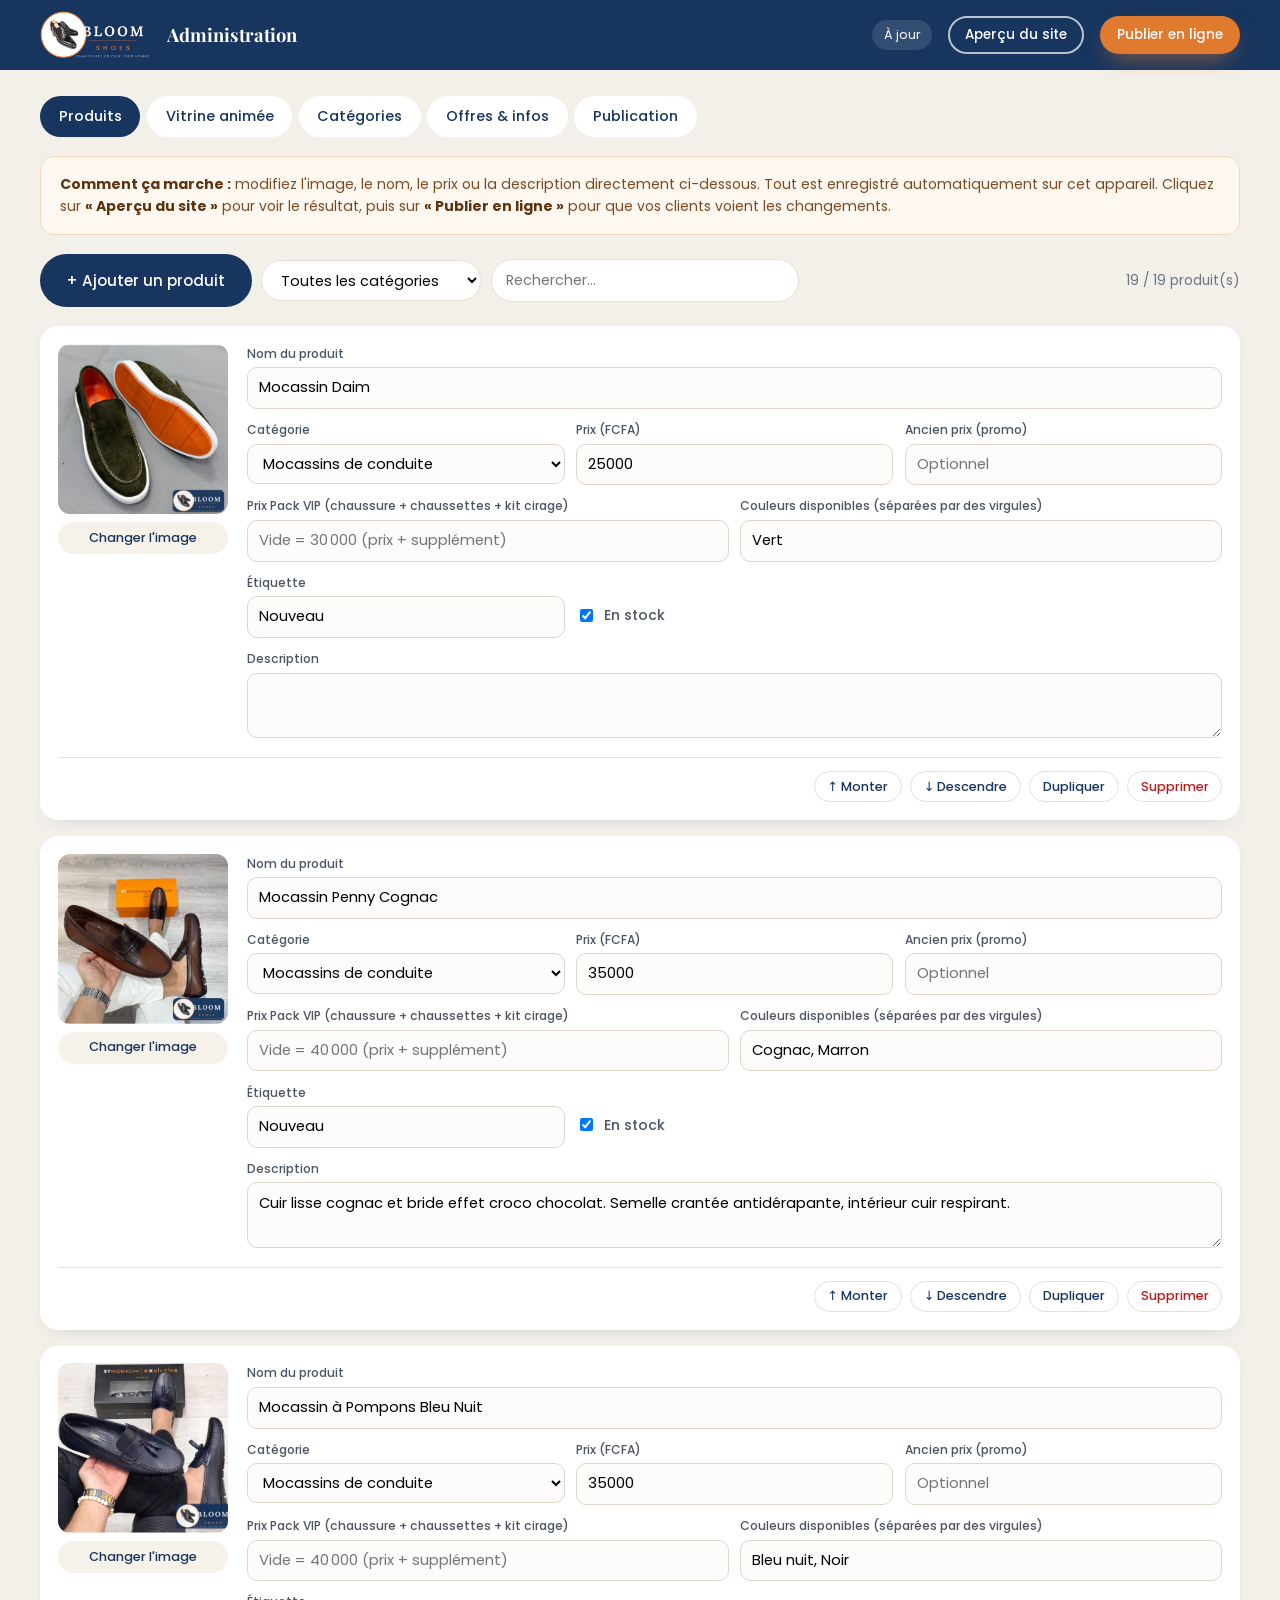
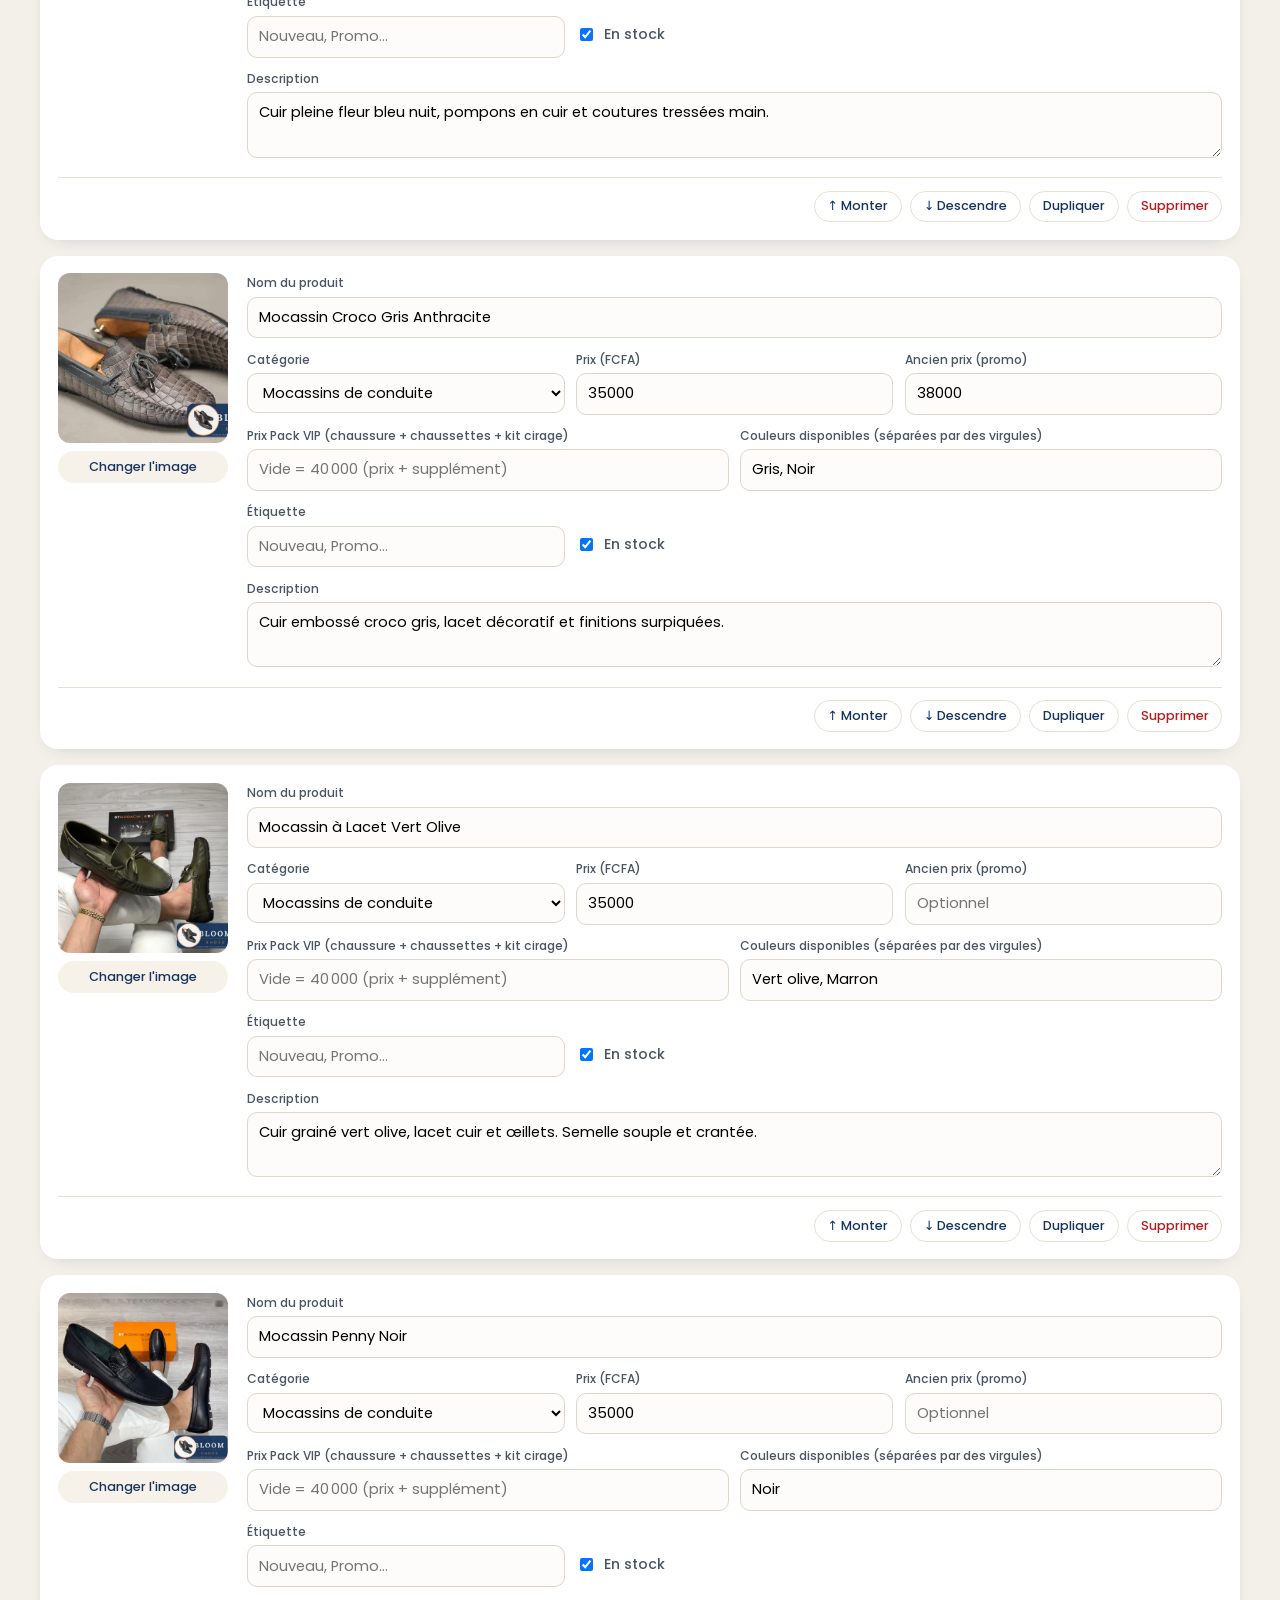
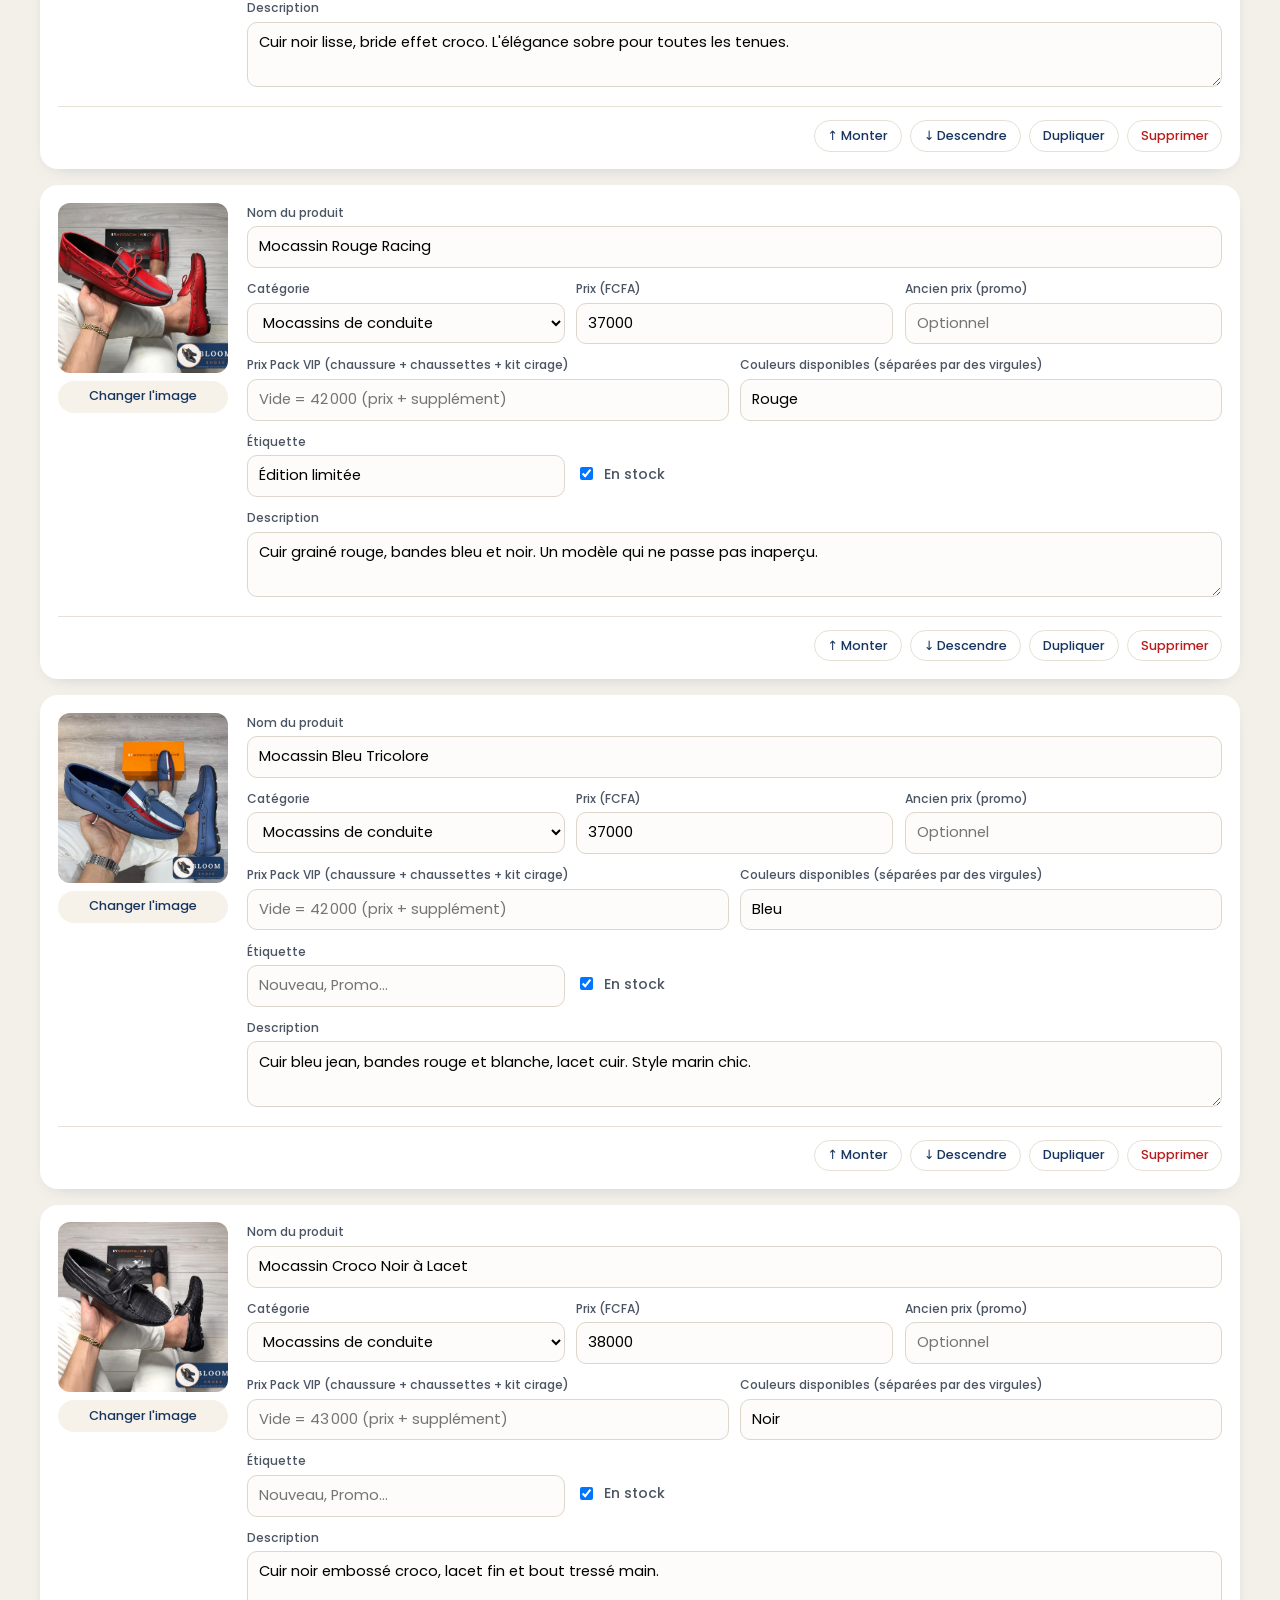
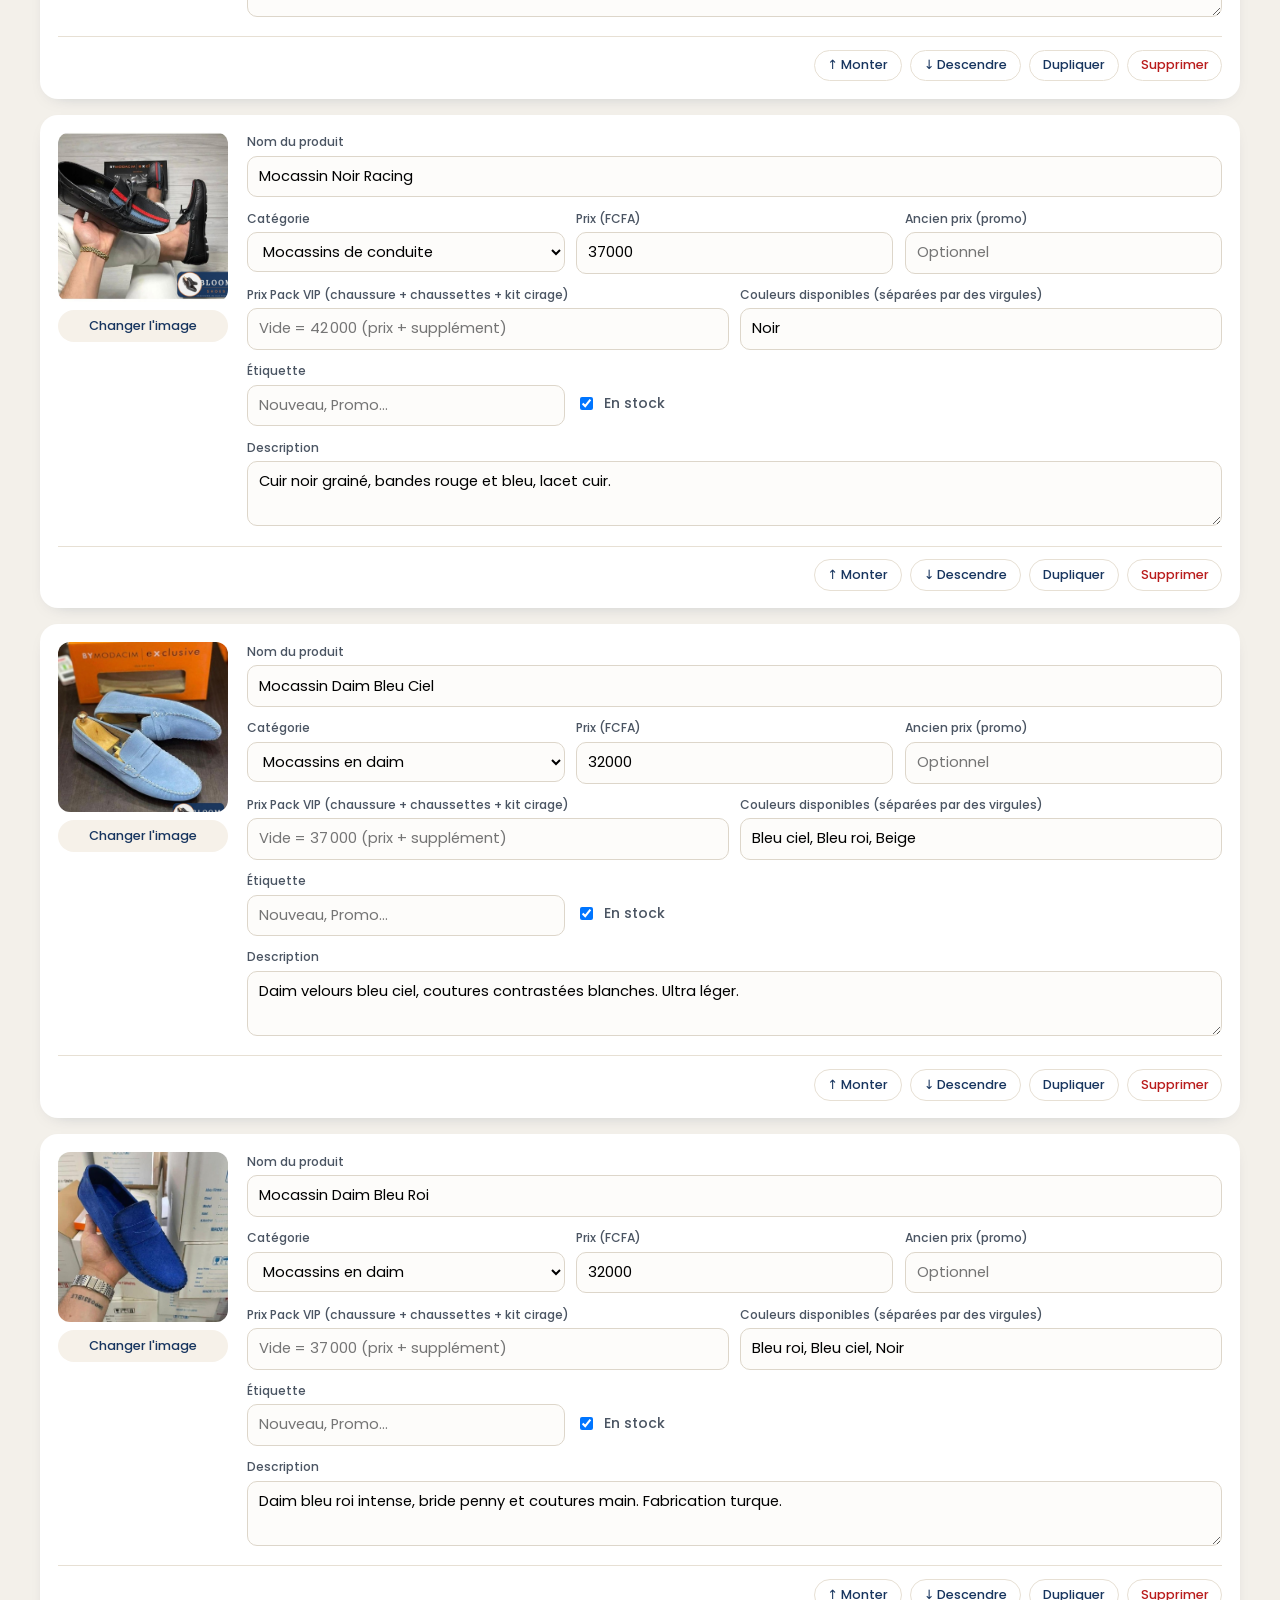
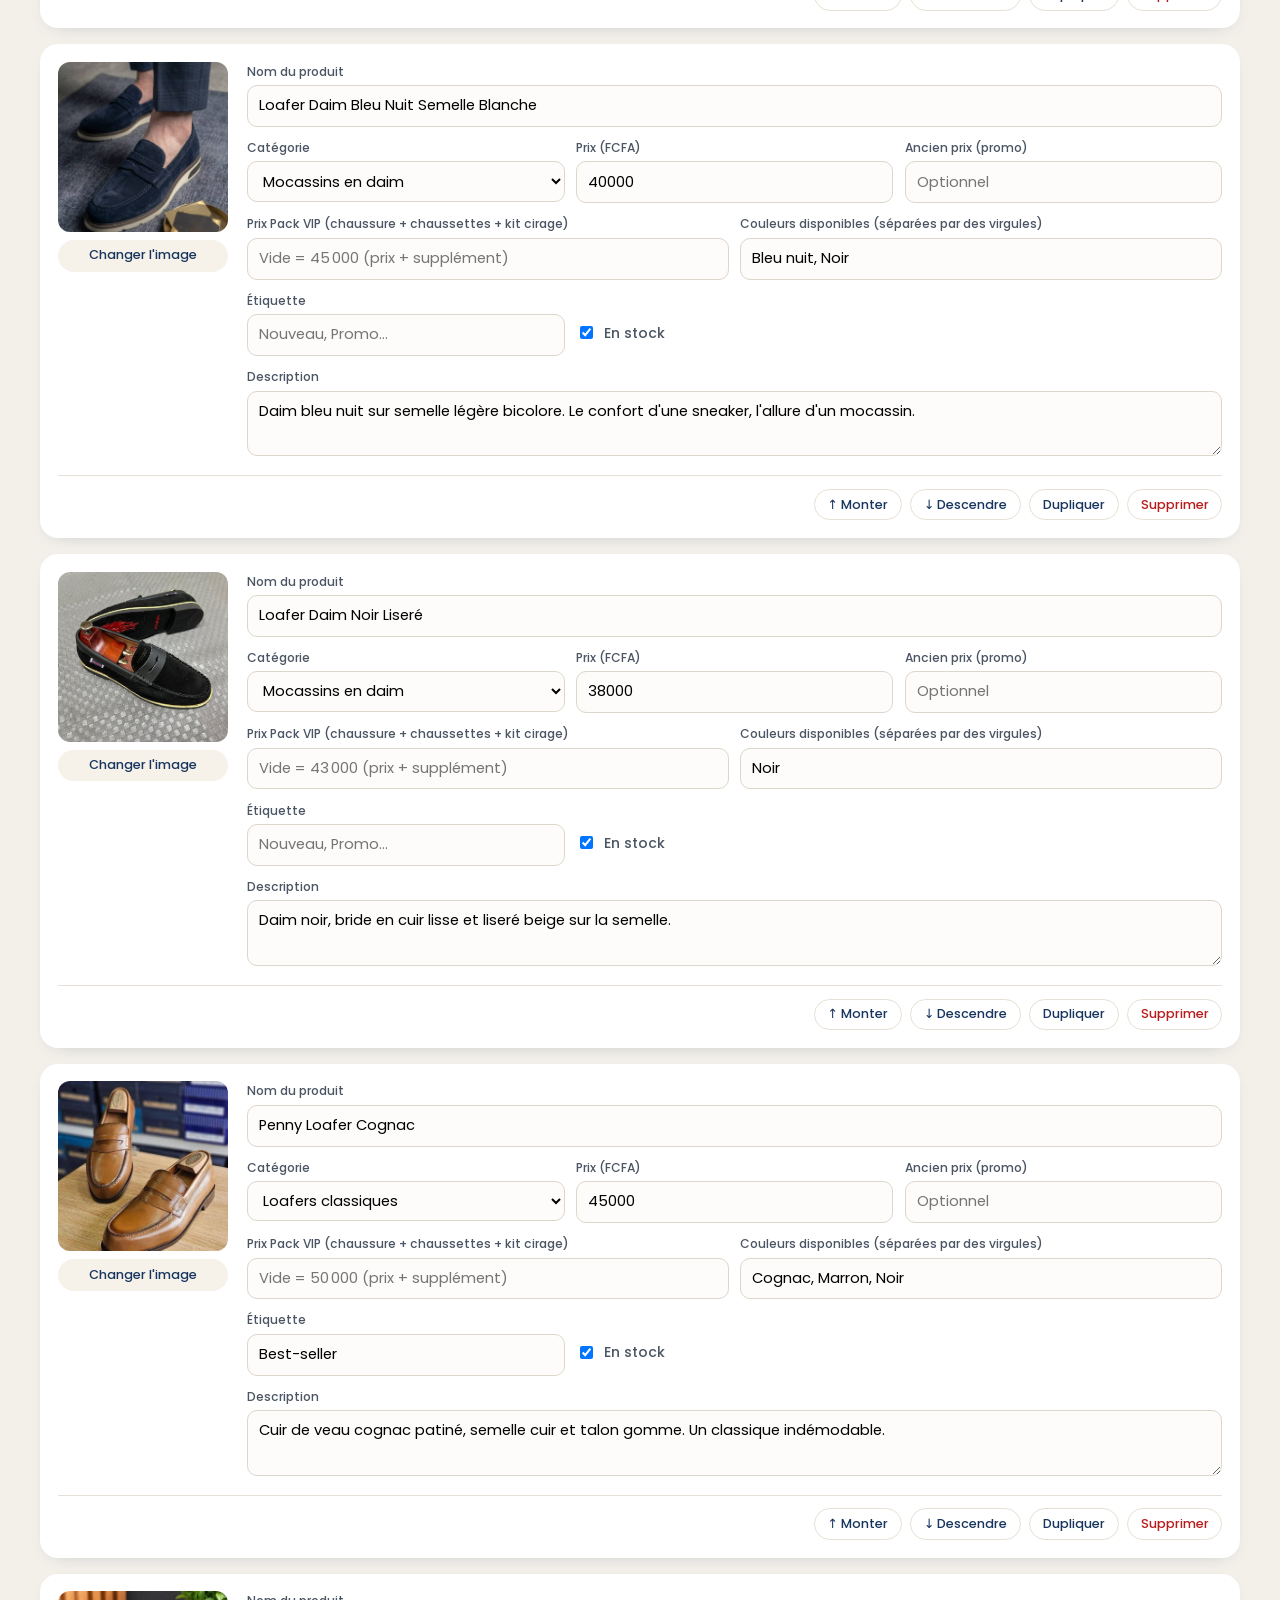
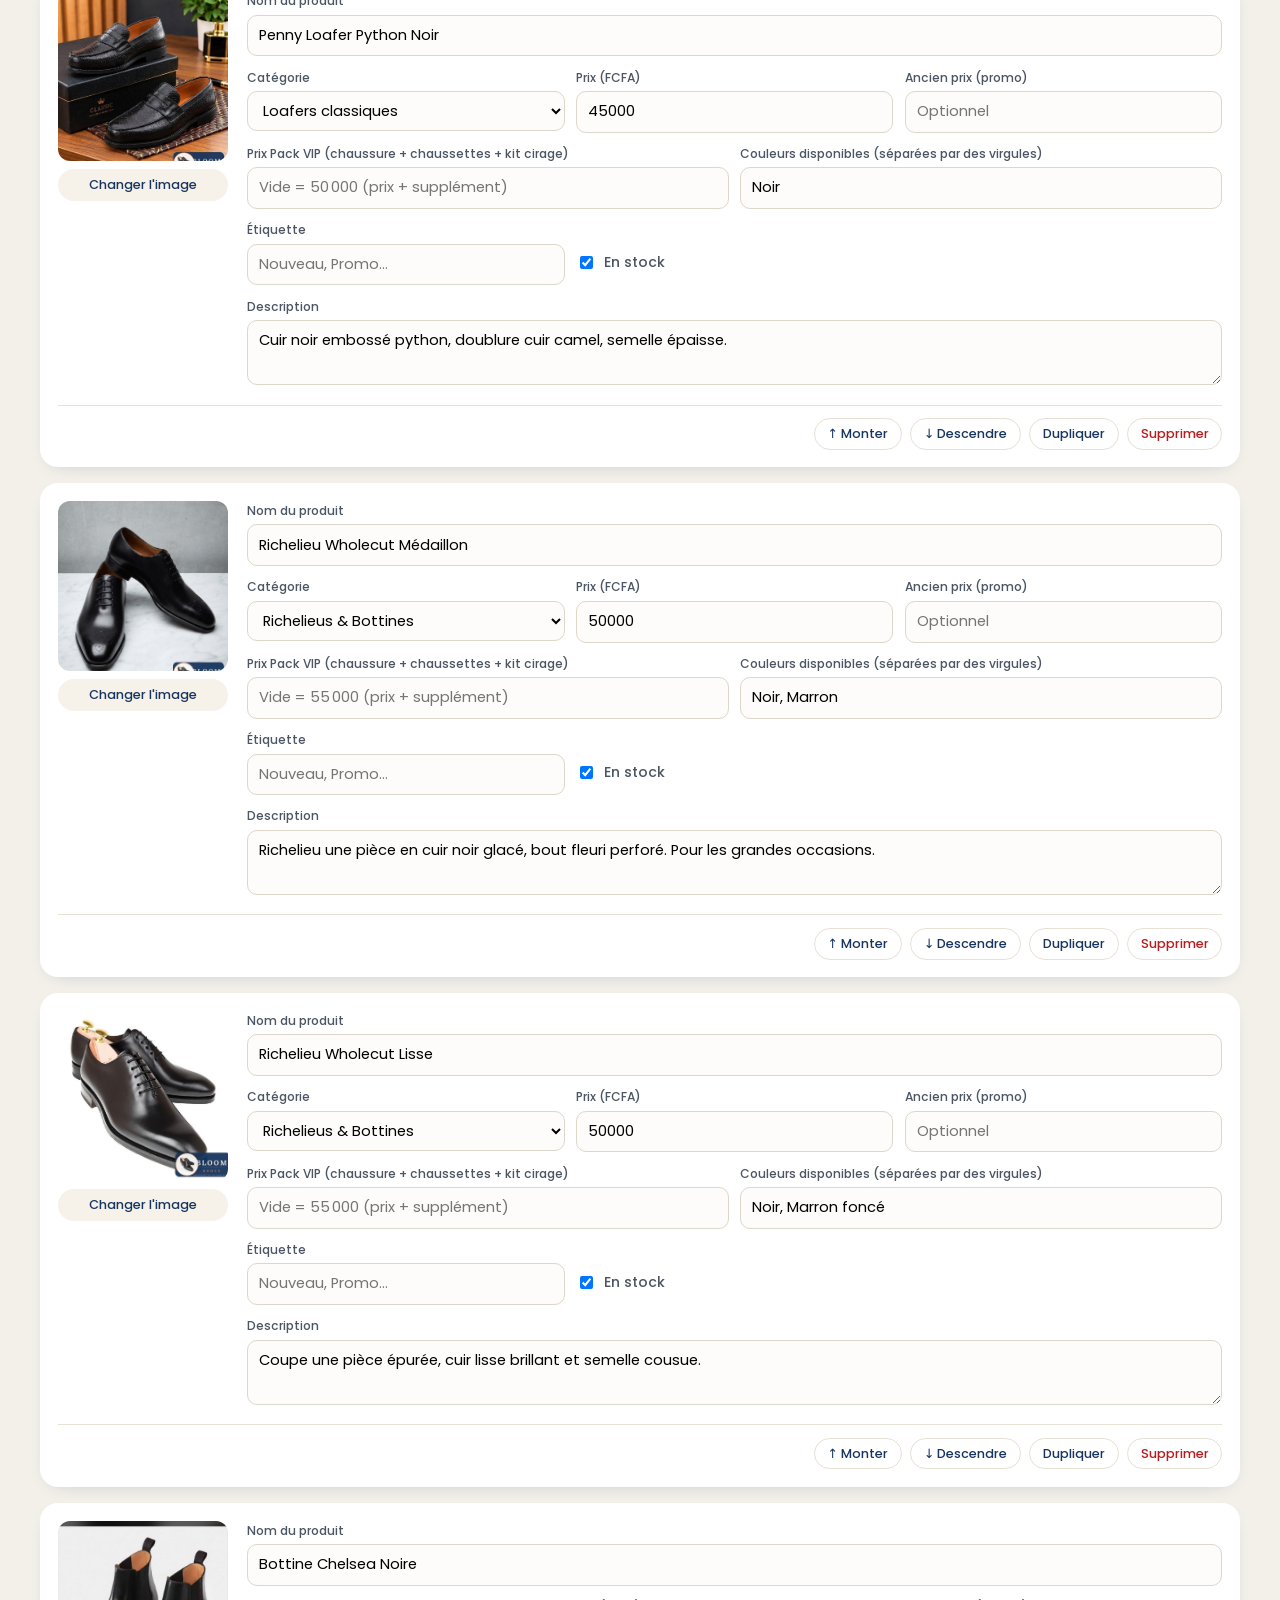
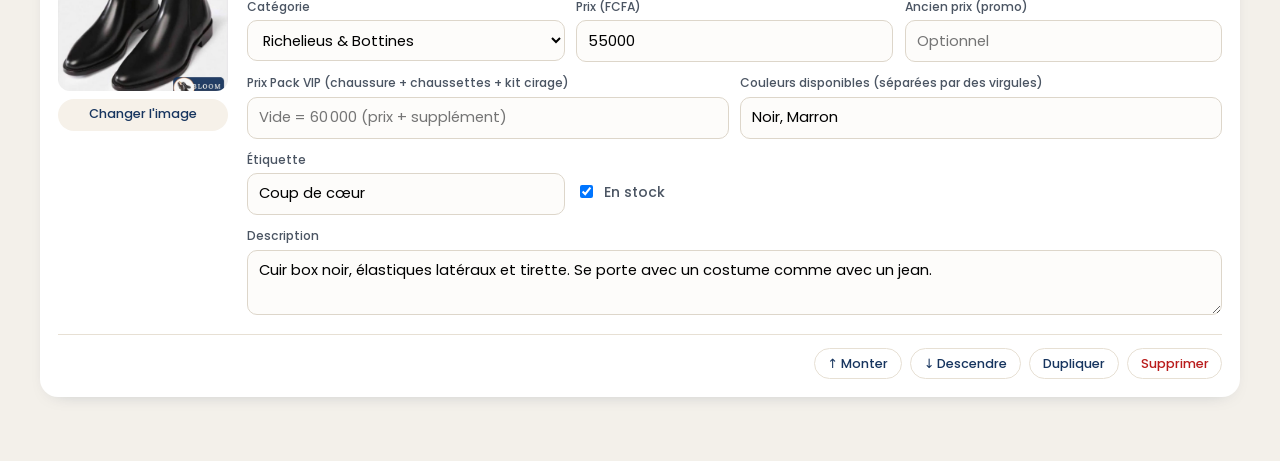
==== admin.html @ 1ed9128a "Styles et scripts toujours à jour sur les téléphones (anti-cache) Co-Authored-By: Claude Sonnet 5.5 " ====
<!doctype html>
<html lang="fr">
<head>
  <meta charset="utf-8">
  <meta name="viewport" content="width=device-width, initial-scale=1">
  <meta name="robots" content="noindex, nofollow">
  <title>Administration — Bloom Shoes</title>
  <link rel="icon" type="image/png" href="images/site/favicon.png">
  <link rel="preconnect" href="https://fonts.googleapis.com">
  <link rel="preconnect" href="https://fonts.gstatic.com" crossorigin>
  <link href="https://fonts.googleapis.com/css2?family=Playfair+Display:wght@600;700&family=Poppins:wght@400;500;600&display=swap" rel="stylesheet">
  <script>document.write('<link rel="stylesheet" href="assets/css/style.css?v=' + Math.floor(Date.now() / 120000) + '">');</script>
  <style>
    body{background:#f3f0ea}
    .a-head{background:var(--navy);color:#fff;position:sticky;top:0;z-index:30}
    .a-head .container{display:flex;align-items:center;gap:1rem;min-height:70px;flex-wrap:wrap;padding:.6rem 0}
    .a-head img{height:48px;width:auto}
    .a-head h1{color:#fff;font-size:1.15rem;margin:0}
    .a-head .spacer{flex:1}
    .a-status{font-size:.8rem;padding:.35em .9em;border-radius:999px;background:rgba(255,255,255,.12)}
    .a-status.is-dirty{background:var(--orange)}
    .a-tabs{display:flex;gap:.4rem;margin:1.6rem 0 1.2rem;flex-wrap:wrap}
    .a-tab{border:0;background:#fff;padding:.7em 1.3em;border-radius:999px;font:500 .9rem var(--sans);cursor:pointer;color:var(--navy)}
    .a-tab.is-active{background:var(--navy);color:#fff}
    .panel[hidden]{display:none}
    .help{background:#fff8f1;border:1px solid #f4d5bb;border-radius:14px;padding:1rem 1.2rem;font-size:.88rem;color:#7a4a22;margin-bottom:1.2rem}
    .help strong{color:#5c3410}
    .bar{display:flex;gap:.6rem;flex-wrap:wrap;align-items:center;margin-bottom:1.2rem}
    .bar .grow{flex:1}
    .bar select,.bar input{font:inherit;font-size:.9rem;padding:.6em 1em;border:1px solid var(--line);border-radius:999px;background:#fff}
    .items{display:grid;gap:1rem}
    .item{background:#fff;border-radius:18px;padding:1.1rem;display:grid;grid-template-columns:170px 1fr;gap:1.2rem;box-shadow:0 6px 20px -14px rgba(14,34,66,.4)}
    .item__img{position:relative}
    .item__img img{width:170px;height:170px;object-fit:cover;border-radius:12px;background:#eee}
    .item__img label{display:block;margin-top:.5rem;text-align:center;font-size:.8rem;font-weight:500;color:var(--navy);background:var(--cream);border-radius:999px;padding:.45em;cursor:pointer}
    .item__img input{display:none}
    .fields{display:grid;grid-template-columns:repeat(6,1fr);gap:.7rem}
    .fields label{display:flex;flex-direction:column;gap:.25rem;font-size:.76rem;font-weight:500;color:#4b5563;grid-column:span 2}
    .fields label.w3{grid-column:span 3}
    .fields label.w6{grid-column:span 6}
    .fields label.w1{grid-column:span 1}
    .fields input,.fields select,.fields textarea{font:inherit;font-size:.92rem;font-weight:400;padding:.55em .75em;border:1px solid #ddd6ca;border-radius:10px;background:#fdfcfa;width:100%}
    .fields input:focus,.fields select:focus,.fields textarea:focus{outline:0;border-color:var(--navy)}
    .fields .check{flex-direction:row;align-items:center;gap:.5rem;font-size:.88rem;padding-top:1.2rem}
    .fields .check input{width:auto}
    .item__actions{grid-column:1/-1;display:flex;gap:.5rem;justify-content:flex-end;border-top:1px solid var(--line);padding-top:.8rem}
    .mini{border:1px solid var(--line);background:#fff;border-radius:999px;padding:.45em 1em;font:500 .8rem var(--sans);cursor:pointer;color:var(--navy)}
    .mini:hover{border-color:var(--navy)}
    .mini--danger{color:#b91c1c}
    .mini--danger:hover{border-color:#b91c1c;background:#fef2f2}
    .card-box{background:#fff;border-radius:18px;padding:1.5rem;box-shadow:0 6px 20px -14px rgba(14,34,66,.4);margin-bottom:1.2rem}
    .card-box h2{font-size:1.4rem}
    .card-box p{font-size:.9rem;color:#4b5563}
    .log{font:12px/1.5 ui-monospace,monospace;background:#0e2242;color:#cfe3ff;border-radius:12px;padding:1rem;max-height:240px;overflow:auto;white-space:pre-wrap;margin-top:1rem}
    .log:empty{display:none}
    .counter{font-size:.85rem;color:var(--muted)}
    @media (max-width:760px){
      .item{grid-template-columns:1fr}
      .item__img img{width:100%;height:220px}
      .fields{grid-template-columns:repeat(2,1fr)}
      .fields label,.fields label.w3,.fields label.w6,.fields label.w1{grid-column:span 2}
      .fields label.w1,.fields label.half{grid-column:span 1}
    }
  </style>
</head>
<body>
  <header class="a-head">
    <div class="container">
      <img src="images/site/logo.png" alt="Bloom Shoes">
      <h1>Administration</h1>
      <span class="spacer"></span>
      <span class="a-status" id="status">À jour</span>
      <a class="btn btn--ghost" href="index.html?apercu=1" target="_blank" rel="noopener" style="padding:.55em 1.1em;font-size:.85rem">Aperçu du site</a>
      <button class="btn btn--orange" id="btn-publish-top" style="padding:.55em 1.1em;font-size:.85rem">Publier en ligne</button>
    </div>
  </header>

  <main class="container" style="padding-bottom:4rem">
    <nav class="a-tabs" role="tablist">
      <button class="a-tab is-active" data-tab="produits">Produits</button>
      <button class="a-tab" data-tab="vitrine">Vitrine animée</button>
      <button class="a-tab" data-tab="categories">Catégories</button>
      <button class="a-tab" data-tab="infos">Offres &amp; infos</button>
      <button class="a-tab" data-tab="publier">Publication</button>
    </nav>

    <!-- PRODUITS -->
    <section class="panel" id="p-produits">
      <div class="help">
        <strong>Comment ça marche :</strong> modifiez l'image, le nom, le prix ou la description directement ci-dessous.
        Tout est enregistré automatiquement sur cet appareil. Cliquez sur <strong>« Aperçu du site »</strong> pour voir le résultat,
        puis sur <strong>« Publier en ligne »</strong> pour que vos clients voient les changements.
      </div>
      <div class="bar">
        <button class="btn btn--navy" id="add-prod">+ Ajouter un produit</button>
        <select id="filter-cat" aria-label="Filtrer par catégorie"></select>
        <input type="search" id="filter-q" placeholder="Rechercher…" aria-label="Rechercher">
        <span class="grow"></span>
        <span class="counter" id="prod-count"></span>
      </div>
      <div class="items" id="prod-list"></div>
    </section>

    <!-- VITRINE ANIMEE -->
    <section class="panel" id="p-vitrine" hidden>
      <div class="help">
        <strong>Vitrine animée :</strong> les photos défilent et bougent sur la page d'accueil, juste sous les catégories.
        Pour chaque carte, changez la photo, le titre et le texte. Vous pouvez aussi ajouter une <strong>mini-vidéo</strong> (MP4, 25 Mo maximum) : elle se lance toute seule, sans son, quand le visiteur arrive sur la section.
        Pour envoyer une vidéo, il faut d'abord avoir collé votre clé dans l'onglet Publication.
      </div>
      <div class="card-box" style="padding:1rem 1.2rem">
        <div class="fields">
          <label class="w3">Petit titre au-dessus<input data-v="eyebrow"></label>
          <label class="w3">Titre de la section<input data-v="titre"></label>
          <label class="w6">Texte d'introduction<input data-v="texte"></label>
        </div>
      </div>
      <div class="bar"><button class="btn btn--navy" id="add-vit">+ Ajouter une carte</button><span class="counter" id="vit-count"></span></div>
      <div class="items" id="vit-list"></div>
    </section>

    <!-- CATEGORIES -->
    <section class="panel" id="p-categories" hidden>
      <div class="help">Ajoutez autant de catégories que vous voulez et donnez-leur le nom de votre choix. Chaque produit est ensuite rangé dans une catégorie ; tous les produits apparaissent dans la boutique.</div>
      <div class="bar"><button class="btn btn--navy" id="add-cat">+ Ajouter une catégorie</button></div>
      <div class="items" id="cat-list"></div>
    </section>

    <!-- INFOS -->
    <section class="panel" id="p-infos" hidden>
      <div class="card-box">
        <h2>Offres, livraison &amp; informations</h2>
        <div class="fields" id="infos"></div>
      </div>
    </section>

    <!-- PUBLICATION -->
    <section class="panel" id="p-publier" hidden>
      <div class="card-box">
        <h2>Publier en ligne</h2>
        <p>Le site est hébergé gratuitement sur GitHub Pages. Pour publier vos modifications depuis cette page, collez une fois votre <strong>clé d'accès GitHub</strong> (jeton personnel avec le droit « Contents : Read and write » sur le dépôt). Elle reste uniquement dans ce navigateur. La mise en ligne prend ensuite 1 à 2 minutes.</p>
        <div class="fields" style="margin:1rem 0">
          <label>Compte GitHub<input id="gh-owner" placeholder="koffiavenance"></label>
          <label>Dépôt<input id="gh-repo" placeholder="teste"></label>
          <label>Branche<input id="gh-branch" placeholder="main"></label>
          <label class="w6">Clé d'accès (jeton GitHub)<input id="gh-token" type="password" placeholder="github_pat_…" autocomplete="off"></label>
        </div>
        <div class="bar">
          <button class="btn btn--orange" id="btn-publish">Publier en ligne</button>
          <button class="mini mini--danger" id="gh-forget">Oublier la clé</button>
        </div>
        <div class="log" id="log"></div>
      </div>
      <div class="card-box">
        <h2>Sauvegarde</h2>
        <p>Téléchargez une copie de votre catalogue (fichier <code>catalogue.js</code>) pour la garder ou la remplacer manuellement dans le dossier <code>data/</code> du site.</p>
        <div class="bar">
          <button class="btn btn--navy" id="btn-export">Télécharger le catalogue</button>
          <label class="mini" style="padding:.75em 1.2em">Importer un catalogue<input type="file" id="btn-import" accept=".js,.json" hidden></label>
          <button class="mini mini--danger" id="btn-reset">Annuler mes modifications non publiées</button>
        </div>
      </div>
    </section>
  </main>

  <div class="toast" id="toast" hidden></div>

  <script>/* Charge toujours la dernière version du catalogue (au plus 1 minute de retard), sans attendre le cache du navigateur */
  document.write('<script src="data/catalogue.js?t=' + Math.floor(Date.now() / 60000) + '"><\/script>');</script>
  <script>document.write('<script src="assets/js/admin.js?v=' + Math.floor(Date.now() / 120000) + '"><\/script>');</script>
</body>
</html>
---- assets/css/style.css ----
/* ===== Bloom Shoes — feuille de style ===== */
:root{
  --navy:#17355f;
  --navy-900:#0e2242;
  --navy-700:#21457a;
  --orange:#e07a2f;
  --orange-600:#c9661c;
  --cream:#f6f1e9;
  --ivory:#fffdf9;
  --ink:#1a1f2b;
  --muted:#6b7280;
  --line:#e7e0d4;
  --wa:#25d366;
  --wa-600:#1da851;
  --radius:18px;
  --shadow:0 18px 45px -18px rgba(14,34,66,.35);
  --serif:"Playfair Display",Georgia,serif;
  --sans:"Poppins",system-ui,-apple-system,"Segoe UI",sans-serif;
}
*,*::before,*::after{box-sizing:border-box}
html{scroll-behavior:smooth;scroll-padding-top:84px}
body{margin:0;font-family:var(--sans);color:var(--ink);background:var(--ivory);line-height:1.6;-webkit-font-smoothing:antialiased;overflow-x:hidden}
img{max-width:100%;display:block}
a{color:inherit}
h1,h2,h3{font-family:var(--serif);line-height:1.15;margin:0 0 .5em;color:var(--navy)}
h2{font-size:clamp(1.9rem,4vw,2.8rem)}
.container{width:min(1200px,100% - 32px);margin-inline:auto}
svg{width:1em;height:1em;fill:none;stroke:currentColor;stroke-width:1.8;stroke-linecap:round;stroke-linejoin:round}

/* Boutons */
.btn{display:inline-flex;align-items:center;justify-content:center;gap:.55em;padding:.85em 1.6em;border-radius:999px;font:500 .95rem var(--sans);text-decoration:none;border:2px solid transparent;cursor:pointer;transition:transform .25s,box-shadow .25s,background .25s,color .25s}
.btn:hover{transform:translateY(-2px)}
.btn svg{width:1.25em;height:1.25em}
.btn--orange{background:var(--orange);color:#fff;box-shadow:0 10px 25px -10px rgba(224,122,47,.8)}
.btn--orange:hover{background:var(--orange-600)}
.btn--ghost{border-color:rgba(255,255,255,.7);color:#fff;backdrop-filter:blur(4px)}
.btn--ghost:hover{background:#fff;color:var(--navy)}
.btn--wa{background:var(--wa);color:#fff}
.btn--wa:hover{background:var(--wa-600)}
.btn--navy{background:var(--navy);color:#fff}
.btn--navy:hover{background:var(--navy-700)}
.btn--lg{padding:1em 1.9em;font-size:1rem}
.btn--block{width:100%}

/* Bandeau défilant */
.topbar{background:var(--navy-900);color:#e9e2d6;font-size:.78rem;letter-spacing:.08em;text-transform:uppercase;overflow:hidden;white-space:nowrap}
.topbar__track{display:inline-flex;gap:3rem;padding:.55rem 0;animation:marquee 32s linear infinite}
.topbar__track span::before{content:"✦";color:var(--orange);margin-right:.8rem}
@keyframes marquee{to{transform:translateX(-50%)}}

/* Header */
.header{position:sticky;top:0;z-index:50;background:var(--navy);transition:box-shadow .3s,background .3s}
.header.is-scrolled{box-shadow:0 10px 30px -12px rgba(0,0,0,.45);background:rgba(23,53,95,.96);backdrop-filter:blur(8px)}
.header__inner{display:flex;align-items:center;gap:2rem;height:76px}
.header__logo img{height:62px;width:auto}
.nav{display:flex;gap:1.8rem;margin-left:auto}
.nav a{color:#eef1f6;text-decoration:none;font-size:.92rem;position:relative;padding:.3rem 0}
.nav a::after{content:"";position:absolute;left:0;bottom:0;height:2px;width:100%;background:var(--orange);transform:scaleX(0);transform-origin:left;transition:transform .3s}
.nav a:hover::after,.nav a.is-active::after{transform:scaleX(1)}
.header__cta{padding:.6em 1.2em;font-size:.88rem}
.burger{display:none;background:none;border:0;width:42px;height:42px;cursor:pointer;flex-direction:column;justify-content:center;gap:6px;padding:8px}
.burger span{display:block;height:2px;background:#fff;border-radius:2px;transition:transform .3s,opacity .3s}
.burger[aria-expanded="true"] span:nth-child(1){transform:translateY(8px) rotate(45deg)}
.burger[aria-expanded="true"] span:nth-child(2){opacity:0}
.burger[aria-expanded="true"] span:nth-child(3){transform:translateY(-8px) rotate(-45deg)}

/* Hero */
.hero{position:relative;min-height:calc(100svh - 110px);display:flex;align-items:center;overflow:hidden;color:#fff;isolation:isolate}
.hero__bg{position:absolute;inset:-6%;background-size:cover;background-position:center;filter:blur(14px) saturate(.8);animation:kenburns 26s ease-in-out infinite alternate;z-index:-3}
@keyframes kenburns{from{transform:scale(1.02) translate(0,0)}to{transform:scale(1.14) translate(-2%,-1.5%)}}
.hero__shade{position:absolute;inset:0;z-index:-2;background:radial-gradient(circle at 80% 30%,rgba(224,122,47,.22),transparent 45%),linear-gradient(110deg,rgba(14,34,66,.97) 0%,rgba(23,53,95,.9) 55%,rgba(14,34,66,.85) 100%)}
.hero__grid{display:grid;grid-template-columns:1fr 1.15fr;gap:3.5rem;align-items:center;padding:3.5rem 0 5rem}
.hero__visual{position:relative;margin:0}
.hero__frame{position:relative;border-radius:24px;overflow:hidden;box-shadow:0 40px 80px -30px rgba(0,0,0,.7);outline:1px solid rgba(255,255,255,.15);outline-offset:10px;aspect-ratio:16/10}
.hero__frame img{width:100%;height:100%;object-fit:cover;object-position:center 20%;animation:kenburns 18s ease-in-out infinite alternate;transform-origin:45% 20%}
.hero__shine{position:absolute;inset:0;background:linear-gradient(115deg,transparent 40%,rgba(255,255,255,.22) 50%,transparent 60%);background-size:250% 100%;animation:shine 6s ease-in-out infinite}
@keyframes shine{0%{background-position:150% 0}55%,100%{background-position:-100% 0}}
.hero__tag{position:absolute;display:flex;align-items:center;gap:.6rem;background:rgba(255,255,255,.96);color:var(--navy);border-radius:14px;padding:.6rem .9rem;font-size:.82rem;font-weight:500;box-shadow:0 18px 35px -15px rgba(0,0,0,.5);animation:float 5s ease-in-out infinite}
.hero__tag--top{top:-18px;left:-18px}
.hero__tag--bottom{bottom:-22px;right:24px;animation-delay:-2.5s}
.hero__tag img{width:40px;height:40px;border-radius:50%}
.hero__tag strong{display:block;font-family:var(--serif);font-size:1rem;line-height:1.1}
.hero__tag small{color:var(--muted);font-size:.75rem}
.dot{width:9px;height:9px;border-radius:50%;background:var(--wa);box-shadow:0 0 0 0 rgba(37,211,102,.6);animation:dot 1.8s infinite}
@keyframes dot{70%{box-shadow:0 0 0 9px rgba(37,211,102,0)}100%{box-shadow:0 0 0 0 rgba(37,211,102,0)}}
@keyframes float{50%{transform:translateY(-8px)}}
.hero__eyebrow{display:inline-block;font-size:.8rem;letter-spacing:.32em;text-transform:uppercase;color:#ffd9bc;border-left:3px solid var(--orange);padding-left:.8rem;margin:0 0 1.2rem}
.hero__title{color:#fff;font-size:clamp(2.3rem,5vw,4.2rem);max-width:13ch;margin-bottom:.4em}
.hero__title em{font-style:italic;color:var(--orange)}
.hero__rotator{font-size:clamp(1.05rem,2.2vw,1.35rem);font-weight:300;margin:0 0 2rem;color:#e9edf5}
.rotator{display:inline-block;font-weight:600;color:#fff;border-bottom:2px solid var(--orange);min-width:8ch}
.rotator span{display:inline-block;animation:wordIn .6s cubic-bezier(.2,.8,.2,1)}
@keyframes wordIn{from{opacity:0;transform:translateY(60%) rotateX(-60deg)}to{opacity:1;transform:none}}
.hero__actions{display:flex;flex-wrap:wrap;gap:1rem}
.hero__stats{list-style:none;padding:0;margin:3rem 0 0;display:flex;gap:2.5rem;flex-wrap:wrap}
.hero__stats strong{display:block;font:700 2rem var(--serif);color:#fff}
.hero__stats span{font-size:.8rem;letter-spacing:.12em;text-transform:uppercase;color:#c8d2e3}
.reveal-hero{opacity:0;transform:translateY(28px);animation:heroIn .9s cubic-bezier(.2,.8,.2,1) var(--d,0s) forwards}
@keyframes heroIn{to{opacity:1;transform:none}}
.hero__scroll{position:absolute;bottom:24px;left:50%;translate:-50% 0;width:26px;height:42px;border:2px solid rgba(255,255,255,.7);border-radius:14px}
.hero__scroll span{position:absolute;left:50%;top:8px;width:4px;height:8px;margin-left:-2px;border-radius:2px;background:var(--orange);animation:scrollDot 1.8s infinite}
@keyframes scrollDot{0%{opacity:0;transform:translateY(0)}40%{opacity:1}100%{opacity:0;transform:translateY(14px)}}

/* Atouts */
.atouts{background:var(--navy);color:#dfe5ef;padding:3rem 0}
.atouts__grid{display:grid;grid-template-columns:repeat(4,1fr);gap:1.5rem}
.atout{padding:1.4rem;border:1px solid rgba(255,255,255,.12);border-radius:var(--radius);transition:background .3s,transform .3s}
.atout:hover{background:rgba(255,255,255,.05);transform:translateY(-4px)}
.atout__ico{width:48px;height:48px;border-radius:50%;display:grid;place-items:center;background:rgba(224,122,47,.15);color:var(--orange);font-size:1.4rem;margin-bottom:1rem}
.atout h3{color:#fff;font-size:1.15rem;margin-bottom:.3em}
.atout p{margin:0;font-size:.9rem;color:#b9c4d6}

/* Sections */
.section{padding:clamp(4rem,9vw,7rem) 0}
.section--cream{background:var(--cream)}
.section--navy{background:linear-gradient(160deg,var(--navy) 0%,var(--navy-900) 100%);color:#dfe5ef}
.section--navy h2{color:#fff}
.section__head{text-align:center;max-width:680px;margin:0 auto 3rem}
.section__lead{color:var(--muted);margin:0}
.eyebrow{font-size:.78rem;font-weight:600;letter-spacing:.28em;text-transform:uppercase;color:var(--orange);margin:0 0 .7rem}
.eyebrow--light{color:#ffb983}

/* Catégories */
.cats{display:grid;grid-template-columns:repeat(auto-fit,minmax(240px,1fr));gap:1.4rem}
.cat{position:relative;border-radius:var(--radius);overflow:hidden;aspect-ratio:3/4;cursor:pointer;box-shadow:var(--shadow);background:var(--navy);border:0;padding:0;text-align:left;font:inherit;color:#fff}
.cat img{width:100%;height:100%;object-fit:cover;transition:transform .8s cubic-bezier(.2,.8,.2,1)}
.cat::after{content:"";position:absolute;inset:0;background:linear-gradient(0deg,rgba(14,34,66,.92) 0%,rgba(14,34,66,.25) 55%,transparent 75%)}
.cat__info{position:absolute;left:0;right:0;bottom:0;padding:1.4rem;z-index:1}
.cat__info h3{color:#fff;font-size:1.45rem;margin-bottom:.2em}
.cat__info p{margin:0 0 .8rem;font-size:.88rem;color:#d4dbe7}
.cat__count{display:inline-flex;align-items:center;gap:.4em;font-size:.8rem;font-weight:500;color:#ffcfaa}
.cat__count::after{content:"→";transition:transform .3s}
.cat:hover img{transform:scale(1.08)}
.cat:hover .cat__count::after{transform:translateX(5px)}

/* Boutique */
.toolbar{display:flex;flex-wrap:wrap;justify-content:space-between;align-items:center;gap:1rem;margin-bottom:2rem}
.chips{display:flex;flex-wrap:wrap;gap:.5rem}
.chip{border:1px solid var(--line);background:#fff;padding:.5em 1.1em;border-radius:999px;font:500 .86rem var(--sans);cursor:pointer;color:var(--navy);transition:all .25s}
.chip:hover{border-color:var(--navy)}
.chip.is-active{background:var(--navy);color:#fff;border-color:var(--navy)}
.toolbar__right{display:flex;gap:.6rem;flex-wrap:wrap}
.search{display:flex;align-items:center;gap:.5rem;background:#fff;border:1px solid var(--line);border-radius:999px;padding:0 1rem;color:var(--muted)}
.search input{border:0;outline:0;padding:.65em 0;font:inherit;font-size:.9rem;background:none;width:190px}
#sort{border:1px solid var(--line);border-radius:999px;padding:.6em 1rem;font:inherit;font-size:.88rem;background:#fff;color:var(--ink)}
.grid{display:grid;grid-template-columns:repeat(auto-fill,minmax(250px,1fr));gap:1.6rem}
.card{background:#fff;border-radius:var(--radius);overflow:hidden;display:flex;flex-direction:column;box-shadow:0 6px 24px -14px rgba(14,34,66,.35);transition:transform .35s,box-shadow .35s;cursor:pointer;animation:cardIn .55s cubic-bezier(.2,.8,.2,1) both}
@keyframes cardIn{from{opacity:0;transform:translateY(20px) scale(.98)}to{opacity:1;transform:none}}
.card:hover{transform:translateY(-6px);box-shadow:var(--shadow)}
.card__media{position:relative;aspect-ratio:1;overflow:hidden;background:#eee}
.card__media img{width:100%;height:100%;object-fit:cover;transition:transform .7s cubic-bezier(.2,.8,.2,1)}
.card:hover .card__media img{transform:scale(1.07)}
.badge{position:absolute;top:12px;left:12px;background:var(--orange);color:#fff;font-size:.72rem;font-weight:600;letter-spacing:.06em;text-transform:uppercase;padding:.35em .8em;border-radius:999px}
.badge--off{background:#6b7280}
.card__quick{position:absolute;left:12px;right:12px;bottom:12px;opacity:0;transform:translateY(10px);transition:all .3s}
.card:hover .card__quick{opacity:1;transform:none}
.card__body{padding:1.1rem 1.2rem 1.3rem;display:flex;flex-direction:column;gap:.3rem;flex:1}
.card__cat{font-size:.72rem;letter-spacing:.14em;text-transform:uppercase;color:var(--muted)}
.card__name{font:600 1.08rem var(--serif);color:var(--navy);margin:0}
.card__foot{display:flex;align-items:center;justify-content:space-between;margin-top:auto;padding-top:.6rem}
.price{font-weight:600;color:var(--orange-600);font-size:1.05rem}
.price s{color:var(--muted);font-weight:400;font-size:.85rem;margin-left:.4em}
.card__btn{width:40px;height:40px;border-radius:50%;display:grid;place-items:center;background:var(--navy);color:#fff;font-size:1.1rem;transition:background .25s}
.card:hover .card__btn{background:var(--orange)}
.swatches{display:flex;gap:4px;flex-wrap:wrap}
.swatches span{font-size:.7rem;color:var(--muted);border:1px solid var(--line);padding:.05em .5em;border-radius:999px}
.empty{text-align:center;color:var(--muted);padding:3rem 0}

/* Promesse */
.promise{background:var(--navy);padding:clamp(3rem,7vw,5rem) 0;color:#dfe5ef;overflow:hidden}
.promise__inner{display:grid;grid-template-columns:1.1fr 1fr;gap:3rem;align-items:center}
.promise__logo{border-radius:var(--radius);box-shadow:0 30px 60px -25px rgba(0,0,0,.6)}
.promise h2{color:#fff}
.promise p{color:#c2ccdc}

/* Pointures */
.pointures{display:grid;grid-template-columns:1fr 1fr;gap:3rem;align-items:start}
.steps{padding-left:1.2rem;margin:1rem 0 1.4rem}
.steps li{margin-bottom:.8rem;padding-left:.4rem}
.steps li::marker{color:var(--orange);font-weight:700}
.note{font-size:.86rem;color:var(--muted)}
.table-wrap{background:#fff;border-radius:var(--radius);box-shadow:var(--shadow);padding:1.2rem;overflow-x:auto}
.size-table{width:100%;border-collapse:collapse;font-size:.95rem}
.size-table th{background:var(--navy);color:#fff;font-weight:500;padding:.8rem;text-align:left}
.size-table th:first-child{border-radius:10px 0 0 10px}
.size-table th:last-child{border-radius:0 10px 10px 0}
.size-table td{padding:.7rem .8rem;border-bottom:1px solid var(--line)}
.size-table tr:hover td{background:var(--cream)}
.size-table td:first-child{font-weight:600;color:var(--navy)}

/* Contact */
.contact{display:grid;grid-template-columns:1.1fr 1fr;gap:3rem;align-items:center}
.contact__lead{color:#c2ccdc;margin-bottom:2rem}
.contact__cards{list-style:none;padding:0;margin:0;display:grid;gap:1rem}
.contact__cards li{display:flex;gap:1rem;align-items:center;background:rgba(255,255,255,.06);border:1px solid rgba(255,255,255,.1);padding:1.1rem 1.3rem;border-radius:var(--radius)}
.contact__cards small{display:block;color:#9fb0c9;font-size:.78rem;text-transform:uppercase;letter-spacing:.12em}
.contact__cards strong{color:#fff;font-weight:500}
.contact__cards a{text-decoration:none}
.contact__ico{width:44px;height:44px;flex:none;border-radius:50%;display:grid;place-items:center;background:var(--orange);color:#fff;font-size:1.25rem}

/* Footer */
.footer{background:var(--navy-900);color:#9fb0c9;padding:2.5rem 0;text-align:center;font-size:.88rem}
.footer__inner{display:flex;flex-direction:column;align-items:center;gap:.4rem}
.footer img{height:54px;width:auto;margin-bottom:.6rem}
.footer p{margin:0}
.footer__copy{font-size:.78rem;opacity:.7}

/* WhatsApp flottant */
.wa-float{position:fixed;right:20px;bottom:20px;z-index:40;width:60px;height:60px;border-radius:50%;background:var(--wa);color:#fff;display:grid;place-items:center;font-size:2rem;box-shadow:0 12px 30px -8px rgba(37,211,102,.7)}
.wa-float::before{content:"";position:absolute;inset:0;border-radius:50%;background:var(--wa);z-index:-1;animation:pulse 2.2s infinite}
@keyframes pulse{0%{transform:scale(1);opacity:.6}100%{transform:scale(1.7);opacity:0}}

/* Fenêtre de commande */
.modal{position:fixed;inset:0;z-index:100;display:grid;place-items:center;padding:16px}
.modal[hidden]{display:none}
.modal__backdrop{position:absolute;inset:0;background:rgba(9,20,40,.72);backdrop-filter:blur(4px);animation:fade .3s}
.modal__box{position:relative;background:#fff;border-radius:22px;width:min(980px,100%);max-height:calc(100svh - 32px);overflow:auto;display:grid;grid-template-columns:.9fr 1.1fr;animation:pop .4s cubic-bezier(.2,.8,.2,1)}
@keyframes fade{from{opacity:0}}
@keyframes pop{from{opacity:0;transform:translateY(30px) scale(.97)}}
.modal__close{position:absolute;top:12px;right:12px;z-index:2;width:40px;height:40px;border-radius:50%;border:0;background:#fff;box-shadow:0 4px 14px rgba(0,0,0,.15);font-size:1.6rem;line-height:1;cursor:pointer;color:var(--navy)}
.modal__media{background:var(--cream);position:sticky;top:0;align-self:start;height:100%}
.modal__media img{width:100%;height:100%;object-fit:cover;min-height:100%}
.modal__body{padding:2rem}
.modal__body h3{font-size:1.7rem;margin-bottom:.2em}
.modal__price{font-size:1.3rem;font-weight:600;color:var(--orange-600);margin:0 0 .6rem}
.modal__desc{color:var(--muted);font-size:.93rem;margin:0 0 1.2rem}
#order h4{font:600 .8rem var(--sans);letter-spacing:.16em;text-transform:uppercase;color:var(--navy);margin:1.2rem 0 .6rem;padding-top:1rem;border-top:1px solid var(--line)}
#order label{display:flex;flex-direction:column;gap:.3rem;font-size:.84rem;font-weight:500;color:#374151;margin-bottom:.8rem;flex:1}
#order input,#order select,#order textarea{font:inherit;font-weight:400;font-size:.95rem;padding:.7em .9em;border:1px solid #d9d3c8;border-radius:12px;background:#fdfcfa;width:100%;transition:border-color .2s,box-shadow .2s}
#order input:focus,#order select:focus,#order textarea:focus{outline:0;border-color:var(--navy);box-shadow:0 0 0 3px rgba(23,53,95,.12)}
#order .is-invalid{border-color:#dc2626;box-shadow:0 0 0 3px rgba(220,38,38,.12)}
.row{display:flex;gap:.8rem}
.row--3 label:last-child{flex:.6}
.confort{border:0;padding:0;margin:0 0 .8rem;display:flex;gap:.5rem;flex-wrap:wrap}
.confort legend{font-size:.84rem;font-weight:500;color:#374151;margin-bottom:.4rem;padding:0}
#order .confort label{flex:1;margin:0;min-width:90px}
.confort input{position:absolute;opacity:0;pointer-events:none}
.confort span{display:block;text-align:center;padding:.6em .5em;border:1px solid #d9d3c8;border-radius:12px;cursor:pointer;transition:all .2s;font-weight:500}
.confort input:checked+span{background:var(--navy);color:#fff;border-color:var(--navy)}
.confort input:focus-visible+span{box-shadow:0 0 0 3px rgba(23,53,95,.25)}
.form__error{color:#dc2626;font-size:.86rem;margin:0 0 .6rem}
.form__hint{font-size:.78rem;color:var(--muted);text-align:center;margin:.7rem 0 0}

.toast{position:fixed;left:50%;bottom:24px;translate:-50% 0;z-index:120;background:var(--navy);color:#fff;padding:.9rem 1.4rem;border-radius:12px;box-shadow:var(--shadow);font-size:.92rem;animation:pop .3s}

/* Apparition au défilement */
.reveal{opacity:0;transform:translateY(30px);transition:opacity .8s cubic-bezier(.2,.8,.2,1),transform .8s cubic-bezier(.2,.8,.2,1)}
.reveal.is-in{opacity:1;transform:none}

.preview-banner{position:sticky;top:0;z-index:60;background:var(--orange);color:#fff;text-align:center;font-size:.85rem;padding:.5rem}
.preview-banner a{font-weight:600}

/* Collection animée */
.reel{padding:clamp(3.5rem,8vw,6rem) 0 clamp(3rem,6vw,4.5rem);background:linear-gradient(180deg,var(--navy-900) 0%,var(--navy) 100%);color:#dfe5ef;overflow:hidden}
.reel[hidden]{display:none}
.reel h2{color:#fff}
.reel .section__lead{color:#b9c4d6}
.reel__wrap{position:relative}
.reel__track{display:flex;gap:1.2rem;overflow-x:auto;scroll-snap-type:x mandatory;scroll-behavior:smooth;padding:1rem max(16px,calc((100% - 1200px)/2)) 1.6rem;scrollbar-width:none;outline:0}
.reel__track::-webkit-scrollbar{display:none}
.reel__item{position:relative;flex:0 0 clamp(250px,26vw,330px);aspect-ratio:3/4.3;border-radius:26px;overflow:hidden;scroll-snap-align:center;background:#0b1a33;box-shadow:0 30px 60px -25px rgba(0,0,0,.8);cursor:pointer;border:0;padding:0;color:#fff;text-align:left;font:inherit;transition:transform .5s cubic-bezier(.2,.8,.2,1)}
.reel__item:nth-child(even){transform:translateY(18px)}
.reel__item:hover{transform:translateY(-8px)}
.reel__media{position:absolute;inset:0;width:100%;height:100%;object-fit:cover;animation:reelZoom 12s ease-in-out infinite alternate}
.reel__item:nth-child(2n) .reel__media{animation-name:reelZoomB;animation-duration:14s}
.reel__item:nth-child(3n) .reel__media{animation-duration:16s}
@keyframes reelZoom{from{transform:scale(1.04) translate(0,0)}to{transform:scale(1.2) translate(-3%,-2%)}}
@keyframes reelZoomB{from{transform:scale(1.2) translate(3%,2%)}to{transform:scale(1.04) translate(0,0)}}
.reel__item::before{content:"";position:absolute;inset:0;z-index:1;background:linear-gradient(0deg,rgba(9,20,40,.92) 0%,rgba(9,20,40,.1) 52%,transparent 70%)}
.reel__item::after{content:"";position:absolute;inset:0;z-index:2;pointer-events:none;background:linear-gradient(115deg,transparent 40%,rgba(255,255,255,.2) 50%,transparent 60%);background-size:250% 100%;animation:shine 7s ease-in-out infinite}
.reel__item:nth-child(2n)::after{animation-delay:-3s}
.reel__cap{position:absolute;left:0;right:0;bottom:0;z-index:3;padding:1.3rem}
.reel__cap small{display:inline-block;font-size:.68rem;font-weight:600;letter-spacing:.18em;text-transform:uppercase;color:#ffb983;margin-bottom:.3rem}
.reel__cap h3{color:#fff;font-size:1.3rem;margin:0 0 .25rem}
.reel__cap p{margin:0;font-size:.85rem;color:#cdd6e5}
.reel__cap .go{display:inline-flex;gap:.4rem;margin-top:.7rem;font-size:.8rem;font-weight:600;color:#fff;background:var(--wa);padding:.4em .9em;border-radius:999px}
.reel__logo{position:absolute;top:14px;left:14px;z-index:3;width:44px;height:44px;border-radius:50%;box-shadow:0 6px 16px rgba(0,0,0,.45)}
.reel__play{position:absolute;top:14px;right:14px;z-index:3;font-size:.68rem;font-weight:600;letter-spacing:.1em;text-transform:uppercase;background:rgba(0,0,0,.5);backdrop-filter:blur(4px);padding:.35em .8em;border-radius:999px}
.reel__nav{position:absolute;top:50%;translate:0 -50%;z-index:5;width:46px;height:46px;border-radius:50%;border:0;background:rgba(255,255,255,.92);color:var(--navy);font-size:1.7rem;line-height:1;cursor:pointer;box-shadow:0 10px 25px -8px rgba(0,0,0,.6);transition:transform .25s,background .25s}
.reel__nav:hover{background:var(--orange);color:#fff;transform:scale(1.08)}
.reel__nav--prev{left:14px}.reel__nav--next{right:14px}
.reel__dots{display:flex;gap:.5rem;justify-content:center;margin-top:.4rem}
.reel__dots button{width:9px;height:9px;border-radius:999px;border:0;padding:0;background:rgba(255,255,255,.3);cursor:pointer;transition:all .3s}
.reel__dots button.is-on{width:28px;background:var(--orange)}
@media (max-width:760px){.reel__nav{display:none}.reel__item{flex-basis:72vw}}

/* Offres */
.offres{padding:clamp(4rem,8vw,6rem) 0;background:radial-gradient(circle at 85% 0%,rgba(224,122,47,.12),transparent 40%),var(--ivory)}
.offres__grid{display:grid;grid-template-columns:1fr 1fr;gap:1.6rem;max-width:980px;margin:0 auto}
.offre{position:relative;background:#fff;border:1px solid var(--line);border-radius:24px;padding:2rem;display:flex;flex-direction:column;box-shadow:0 10px 30px -20px rgba(14,34,66,.4);transition:transform .35s,box-shadow .35s}
.offre:hover{transform:translateY(-6px);box-shadow:var(--shadow)}
.offre--vip{background:linear-gradient(160deg,var(--navy) 0%,var(--navy-900) 100%);color:#dfe5ef;border-color:transparent;box-shadow:0 30px 60px -25px rgba(14,34,66,.7)}
.offre--vip h3{color:#fff}
.offre--vip::before{content:"";position:absolute;inset:0;border-radius:24px;padding:2px;background:linear-gradient(135deg,var(--orange),#ffd2a8,var(--orange));-webkit-mask:linear-gradient(#000 0 0) content-box,linear-gradient(#000 0 0);-webkit-mask-composite:xor;mask-composite:exclude;pointer-events:none}
.offre__num{font-size:.75rem;font-weight:600;letter-spacing:.2em;text-transform:uppercase;color:var(--orange)}
.offre h3{font-size:1.7rem;margin:.3rem 0 .4rem}
.offre__desc{font-size:.92rem;color:var(--muted);margin:0 0 1rem}
.offre--vip .offre__desc{color:#b9c4d6}
.offre__ribbon{position:absolute;top:18px;right:-8px;background:var(--orange);color:#fff;font-size:.72rem;font-weight:600;letter-spacing:.1em;text-transform:uppercase;padding:.4em 1em;border-radius:6px 0 0 6px;box-shadow:0 8px 16px -8px rgba(224,122,47,.9);animation:ribbon 2.8s ease-in-out infinite}
.offre__ribbon::after{content:"";position:absolute;right:0;bottom:-8px;border:4px solid #8f4210;border-right-color:transparent;border-bottom-color:transparent}
@keyframes ribbon{50%{transform:scale(1.06)}}
.offre__visual{display:flex;align-items:center;justify-content:center;gap:.6rem;min-height:120px;margin:.4rem 0 1.2rem;border-radius:18px;background:var(--cream);padding:1rem}
.offre--vip .offre__visual{background:rgba(255,255,255,.06)}
.offre__visual svg{width:78px;height:78px;stroke-width:2.2;color:var(--navy)}
.offre--vip .offre__visual svg{width:64px;height:64px;color:#ffd2a8}
.offre__visual img{width:100%;max-height:200px;object-fit:cover;border-radius:12px}
.offre__visual .plus{font:700 1.4rem var(--serif);color:var(--orange)}
.offre__list{list-style:none;padding:0;margin:0 0 1.4rem;display:grid;gap:.55rem;font-size:.93rem}
.offre__list li{display:flex;gap:.6rem;align-items:flex-start}
.offre__list li::before{content:"✓";flex:none;width:22px;height:22px;border-radius:50%;display:grid;place-items:center;font-size:.75rem;font-weight:700;background:rgba(224,122,47,.15);color:var(--orange)}
.offre__price{margin:auto 0 1rem;font-size:.9rem;color:var(--muted)}
.offre--vip .offre__price{color:#b9c4d6}
.offre__price strong{display:block;font:700 1.9rem var(--serif);color:var(--navy)}
.offre--vip .offre__price strong{color:#fff}
.garanties{list-style:none;padding:0;margin:2.5rem auto 0;max-width:980px;display:grid;grid-template-columns:repeat(3,1fr);gap:1rem}
.garanties li{display:flex;gap:.8rem;align-items:center;background:#fff;border:1px solid var(--line);border-radius:16px;padding:1rem 1.1rem;font-size:.88rem}
.garanties svg{flex:none;font-size:1.6rem;color:var(--orange)}
.garanties b{color:var(--navy)}
.garanties__link{text-align:center;margin:1.2rem 0 0;font-size:.88rem}
.garanties__link a{color:var(--navy);font-weight:500}
.offer-banner{display:flex;align-items:center;justify-content:center;gap:.8rem;flex-wrap:wrap;background:var(--navy);color:#fff;border-radius:14px;padding:.8rem 1rem;margin:-1rem 0 1.6rem;font-size:.9rem}
.offer-banner button{background:none;border:1px solid rgba(255,255,255,.4);color:#fff;border-radius:999px;padding:.3em .9em;font:inherit;font-size:.8rem;cursor:pointer}
.card__vip{font-size:.78rem;color:var(--muted);margin-top:.2rem}
.card__vip b{color:var(--navy)}

/* Choix de l'offre dans la commande */
.choix-offre{display:grid;grid-template-columns:1fr 1fr;gap:.7rem;margin:0 0 .4rem}
.choix-offre label{cursor:pointer}
.choix-offre input{position:absolute;opacity:0;pointer-events:none}
.choix-offre span{display:flex;flex-direction:column;height:100%;border:2px solid #e3ddd2;border-radius:16px;padding:.8rem .9rem;transition:all .2s;position:relative}
.choix-offre small{font-size:.68rem;letter-spacing:.12em;text-transform:uppercase;color:var(--orange);font-weight:600}
.choix-offre b{font:600 1rem var(--serif);color:var(--navy);margin:.15rem 0}
.choix-offre em{font-style:normal;font-size:.78rem;color:var(--muted);flex:1}
.choix-offre strong{font-size:1.05rem;color:var(--orange-600);margin-top:.4rem}
.choix-offre input:checked+span{border-color:var(--navy);background:#f4f7fc;box-shadow:0 8px 20px -14px rgba(23,53,95,.8)}
.choix-offre input:checked+span::after{content:"✓";position:absolute;top:10px;right:10px;width:22px;height:22px;border-radius:50%;background:var(--navy);color:#fff;display:grid;place-items:center;font-size:.75rem}
.choix-offre input:focus-visible+span{box-shadow:0 0 0 3px rgba(23,53,95,.25)}

/* Bandeau d'actualité */
.live{position:fixed;left:20px;bottom:20px;z-index:45;width:min(340px,calc(100% - 100px));background:#fff;border-radius:16px;box-shadow:0 20px 45px -15px rgba(14,34,66,.55);overflow:hidden;animation:liveIn .5s cubic-bezier(.2,.8,.2,1)}
.live.is-out{animation:liveOut .4s forwards}
@keyframes liveIn{from{opacity:0;transform:translateY(20px)}}
@keyframes liveOut{to{opacity:0;transform:translateY(20px)}}
.live__body{display:flex;gap:.8rem;align-items:center;padding:.7rem 2rem .7rem .7rem;cursor:pointer}
.live__body img{width:56px;height:56px;border-radius:10px;object-fit:cover;flex:none}
.live__body small{display:block;font-size:.7rem;font-weight:600;letter-spacing:.1em;text-transform:uppercase;color:var(--orange)}
.live__body p{margin:0;font-size:.85rem;line-height:1.35;color:var(--ink)}
.live__body b{color:var(--navy)}
.live::after{content:"";position:absolute;left:0;bottom:0;height:3px;background:var(--orange);animation:liveBar 7s linear forwards}
@keyframes liveBar{from{width:0}to{width:100%}}
.live__close{position:absolute;top:4px;right:6px;border:0;background:none;font-size:1.2rem;color:var(--muted);cursor:pointer;z-index:1}

/* Fenêtre de sortie */
.exit__box{position:relative;background:#fff;border-radius:24px;padding:2.4rem 2rem 1.6rem;width:min(460px,100%);text-align:center;animation:pop .4s cubic-bezier(.2,.8,.2,1);border-top:6px solid var(--orange)}
.exit__logo{width:72px;height:72px;border-radius:50%;margin:0 auto 1rem;box-shadow:0 10px 25px -10px rgba(14,34,66,.6)}
.exit__box h3{font-size:1.6rem}
.exit__box p{color:var(--muted);font-size:.95rem;margin:0 0 1.4rem}
.exit__actions{display:flex;gap:.7rem;justify-content:center;flex-wrap:wrap}
.exit__later{margin-top:1rem;background:none;border:0;color:var(--muted);font:inherit;font-size:.82rem;text-decoration:underline;cursor:pointer}

/* Liens pied de page & pages de politique */
.footer__links{display:flex;gap:1.2rem;flex-wrap:wrap;justify-content:center;margin:.6rem 0}
.footer__links a{color:#c9d4e6;font-size:.84rem}
.legal{padding:clamp(3rem,7vw,5rem) 0}
.legal__box{max-width:820px;margin:0 auto;background:#fff;border-radius:24px;padding:clamp(1.5rem,5vw,3rem);box-shadow:0 10px 30px -20px rgba(14,34,66,.4)}
.legal h1{font-size:clamp(1.9rem,4vw,2.6rem)}
.legal h2{font-size:1.35rem;margin-top:2rem}
.legal p,.legal li{color:#374151;font-size:.96rem}
.legal .maj{color:var(--muted);font-size:.85rem}
.legal .encart{background:var(--cream);border-left:4px solid var(--orange);border-radius:12px;padding:1rem 1.2rem;margin:1.2rem 0}
.legal .encart p{margin:.2rem 0}
.back{display:inline-flex;gap:.4rem;align-items:center;color:var(--navy);font-weight:500;text-decoration:none;margin-bottom:1.2rem}

@media (max-width:760px){
  .offres__grid,.garanties{grid-template-columns:1fr}
  .offre{padding:1.5rem}
}
@media (max-width:600px){
  .choix-offre{grid-template-columns:1fr}
  .live{left:12px;bottom:80px;width:calc(100% - 24px)}
  .exit{place-items:center;padding:16px}
}

/* Bandeau cookies */
.consent{position:fixed;left:50%;bottom:16px;translate:-50% 0;z-index:130;width:min(720px,calc(100% - 32px));background:var(--navy-900);color:#dfe5ef;border-radius:18px;padding:1rem 1.2rem;display:flex;gap:1rem;align-items:center;box-shadow:0 20px 45px -15px rgba(0,0,0,.6);animation:pop .4s}
.consent p{margin:0;font-size:.85rem;line-height:1.45}
.consent a{color:#ffb983}
.consent div{display:flex;gap:.5rem;flex:none}
.consent .btn{padding:.6em 1.2em;font-size:.85rem}
.consent__no{background:transparent;color:#dfe5ef;border-color:rgba(255,255,255,.35)}
@media (max-width:600px){.consent{flex-direction:column;align-items:stretch;bottom:12px}.consent div .btn{flex:1}}

/* Responsive */
@media (max-width:980px){
  .hero__grid{grid-template-columns:1fr;gap:2.5rem;padding:2.5rem 0 4.5rem}
  .hero__visual{order:-1}
  .hero__tag--top{left:10px;top:-14px}
  .atouts__grid{grid-template-columns:repeat(2,1fr)}
  .promise__inner,.pointures,.contact{grid-template-columns:1fr}
  .modal__box{grid-template-columns:1fr}
  .modal__media{position:relative;height:auto}
  .modal__media img{aspect-ratio:4/3;min-height:0}
}
@media (max-width:860px){
  .burger{display:flex;margin-left:auto}
  .header__cta{display:none}
  .nav{position:fixed;inset:76px 0 auto 0;flex-direction:column;gap:0;background:var(--navy);padding:.5rem 16px 1.5rem;transform:translateY(-120%);transition:transform .4s cubic-bezier(.2,.8,.2,1);box-shadow:0 20px 30px -15px rgba(0,0,0,.5);z-index:-1}
  .nav.is-open{transform:none}
  .nav a{padding:.9rem 0;border-bottom:1px solid rgba(255,255,255,.08);font-size:1rem}
  .nav a::after{display:none}
}
@media (max-width:600px){
  .header__inner{height:68px}
  .header__logo img{height:46px}
  .nav{inset:68px 0 auto 0}
  .atouts__grid{grid-template-columns:1fr}
  .hero__stats{gap:1.6rem}
  .hero__stats strong{font-size:1.6rem}
  .row{flex-direction:column;gap:0}
  .toolbar__right,.search{width:100%}
  .search input{width:100%}
  #sort{width:100%}
  .grid{grid-template-columns:repeat(2,1fr);gap:.8rem}
  .card__body{padding:.8rem}
  .card__name{font-size:.95rem}
  .price{font-size:.92rem}
  .card__btn{width:34px;height:34px}
  .swatches{display:none}
  .modal{padding:0;place-items:end center}
  .modal__box{border-radius:22px 22px 0 0;max-height:94svh}
  .modal__body{padding:1.4rem 16px 2rem}
  .wa-float{width:54px;height:54px;right:14px;bottom:14px}
}
@media (prefers-reduced-motion:reduce){
  *,*::before,*::after{animation-duration:.01ms!important;animation-iteration-count:1!important;transition-duration:.01ms!important}
  .reveal,.reveal-hero{opacity:1;transform:none}
}
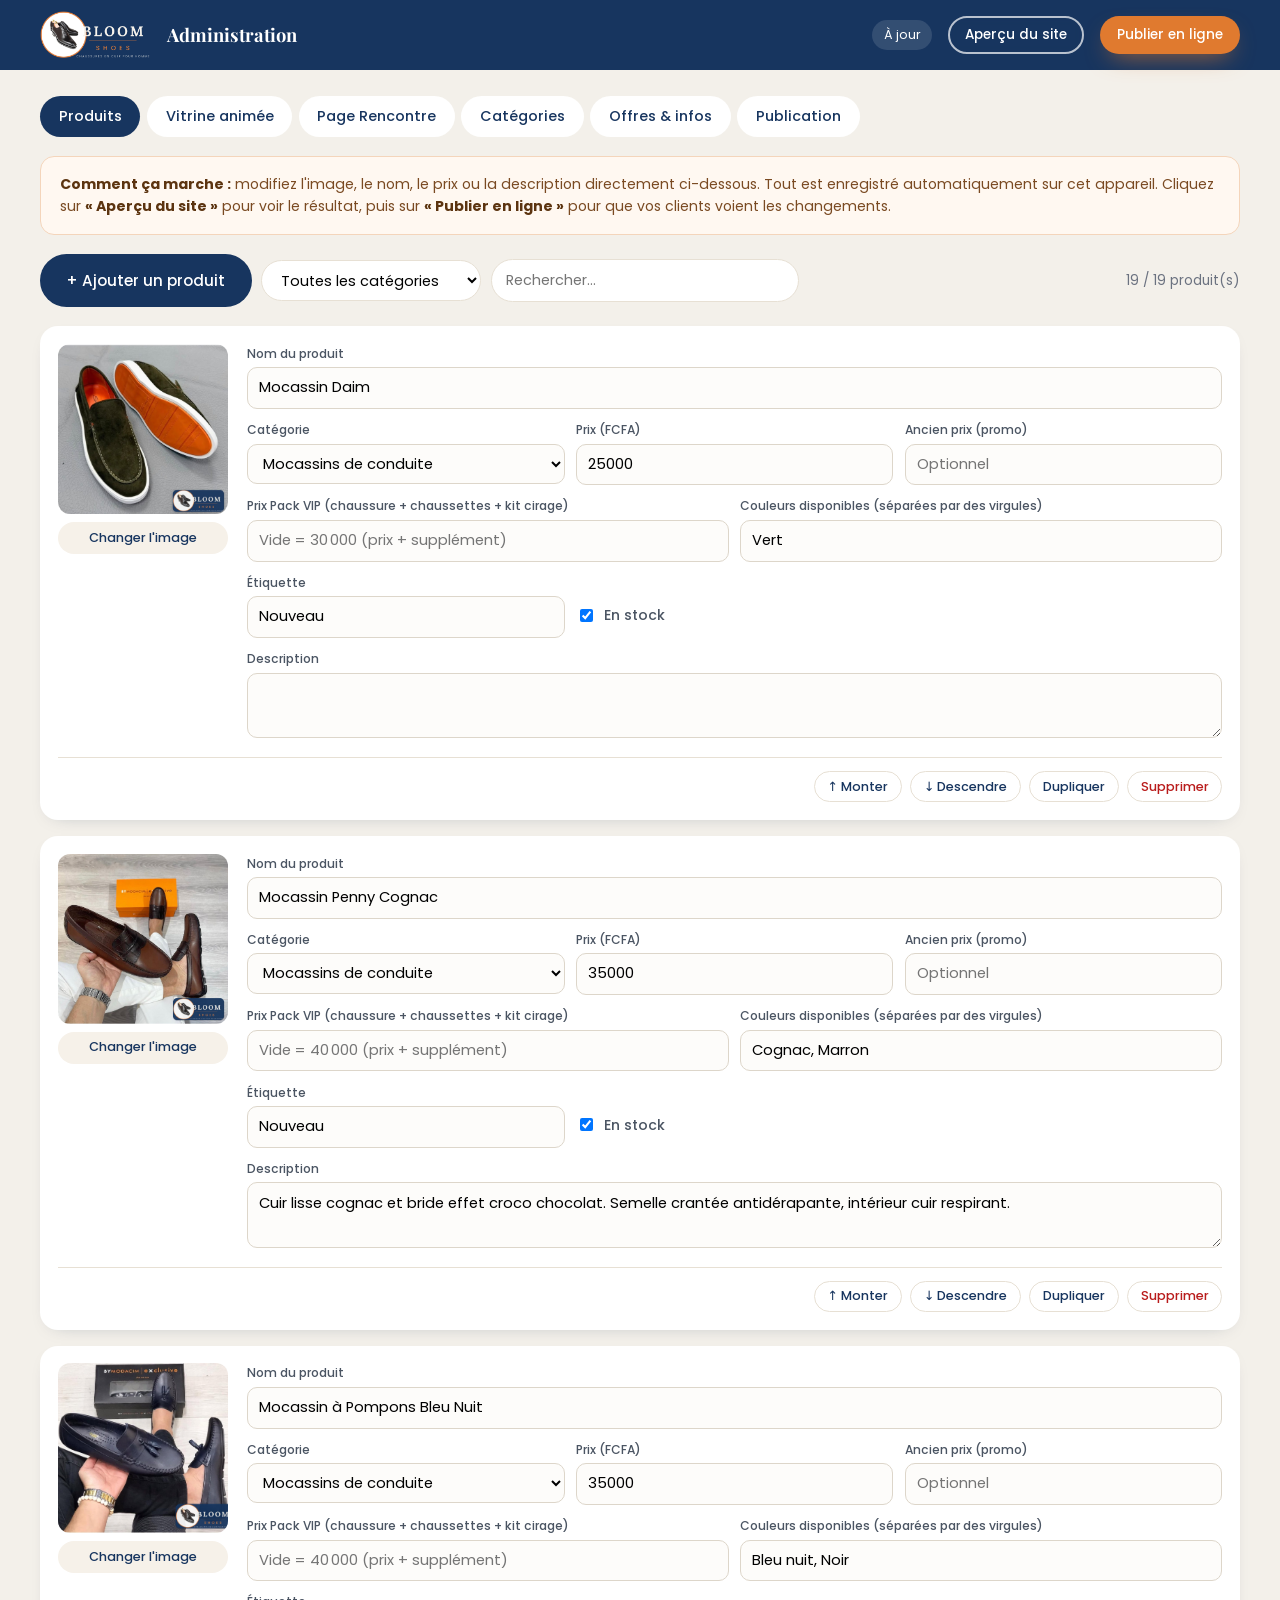
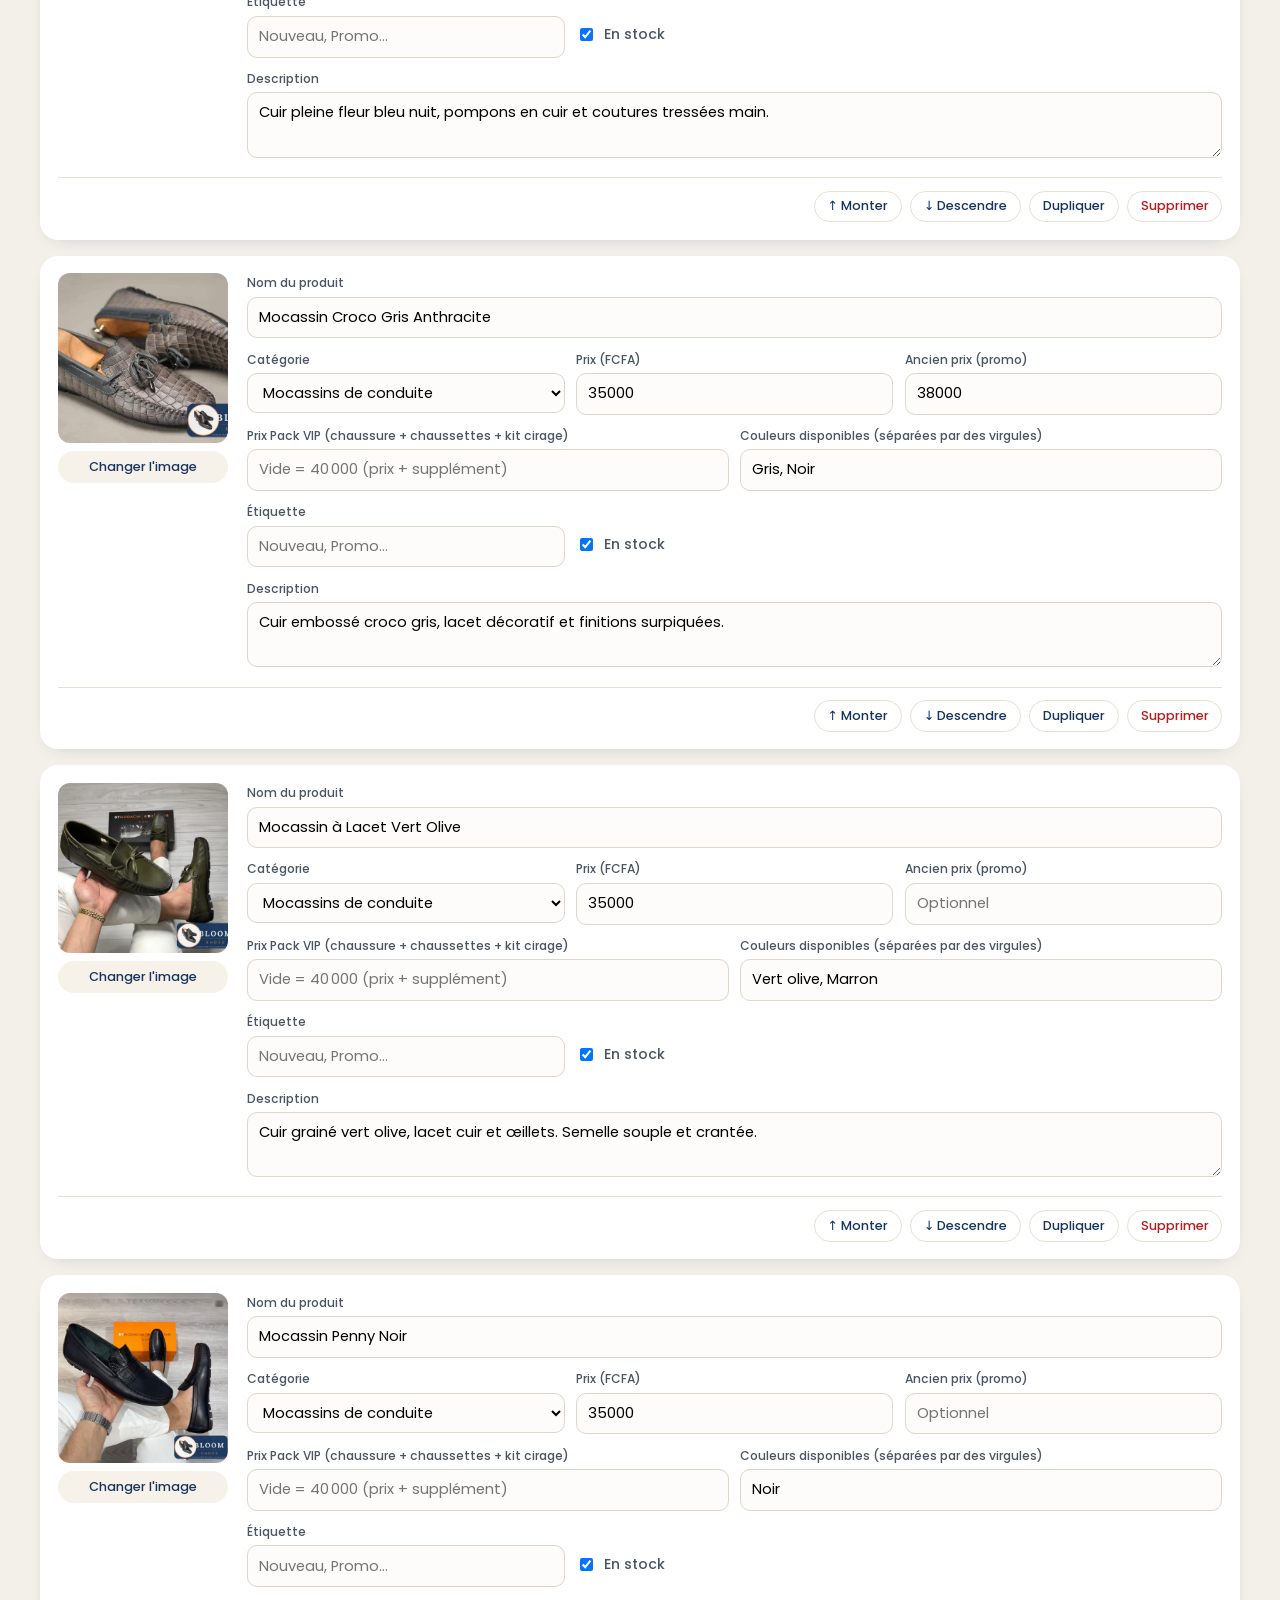
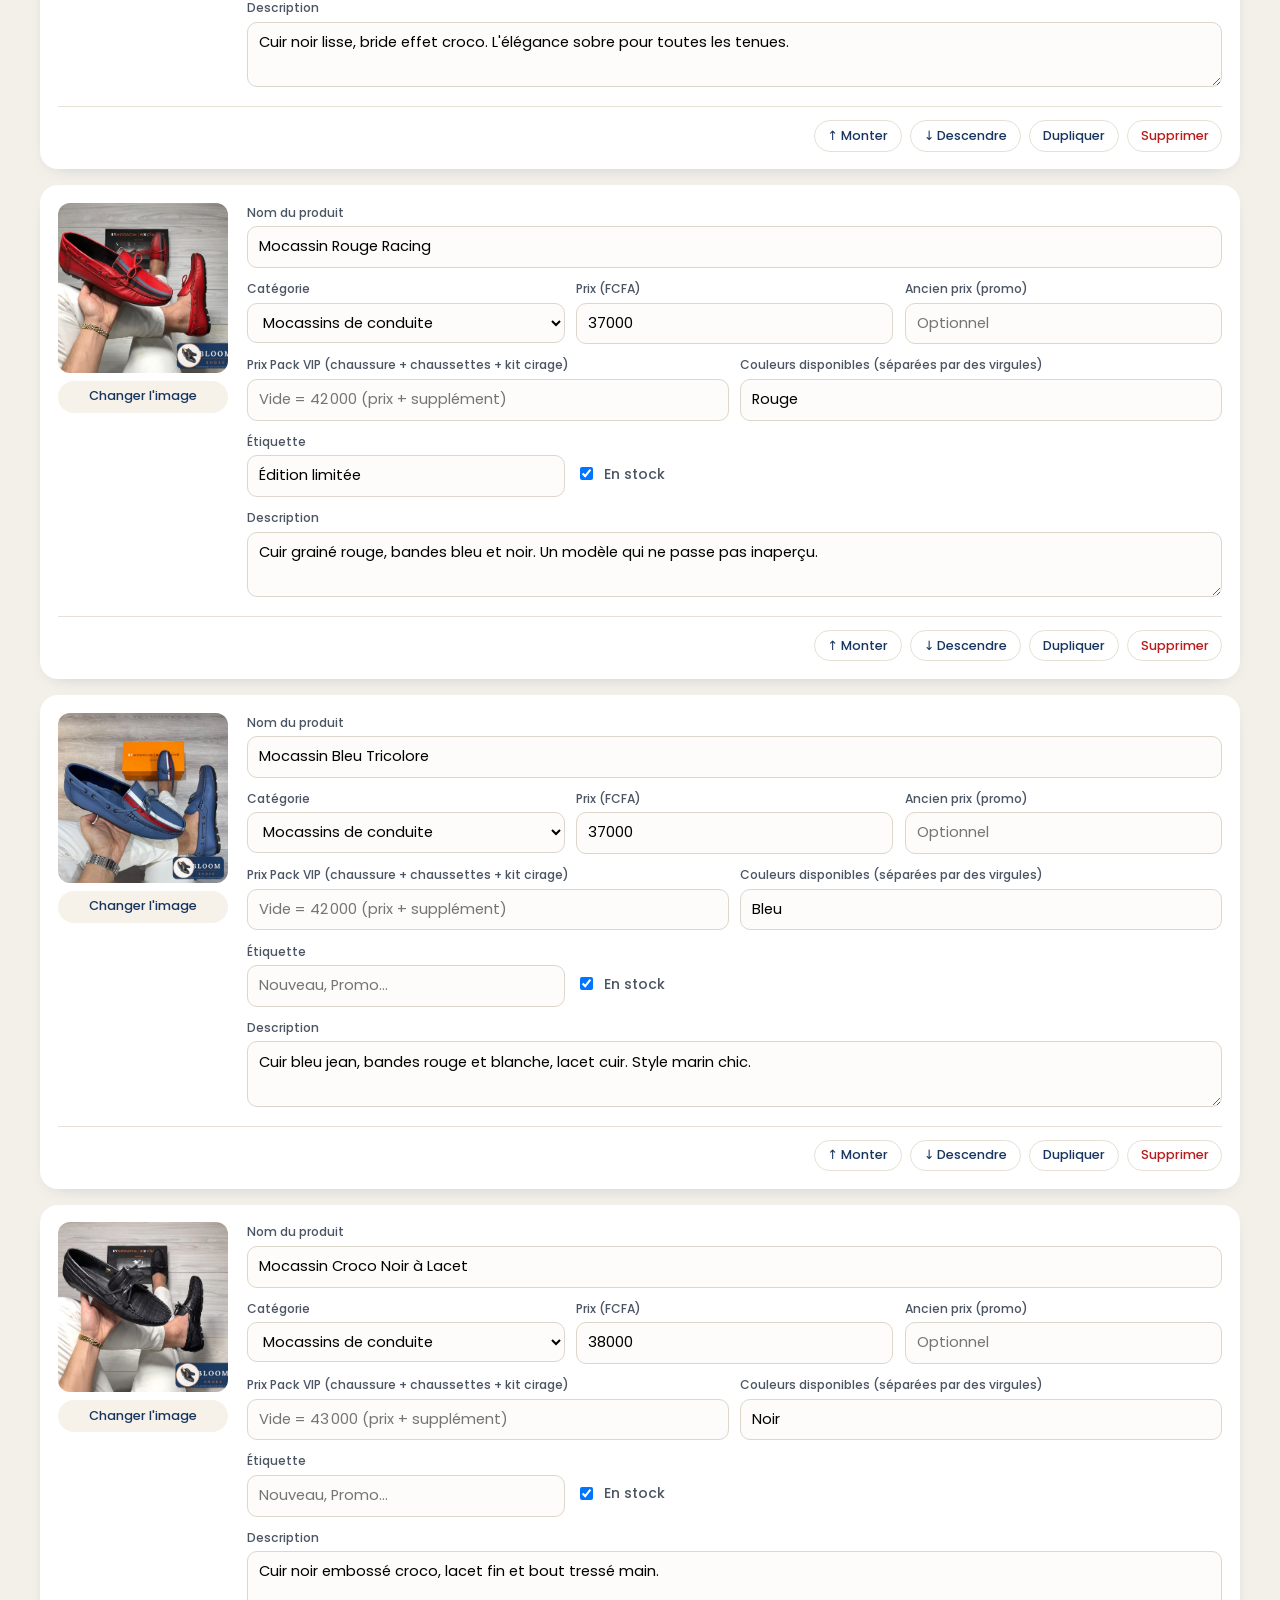
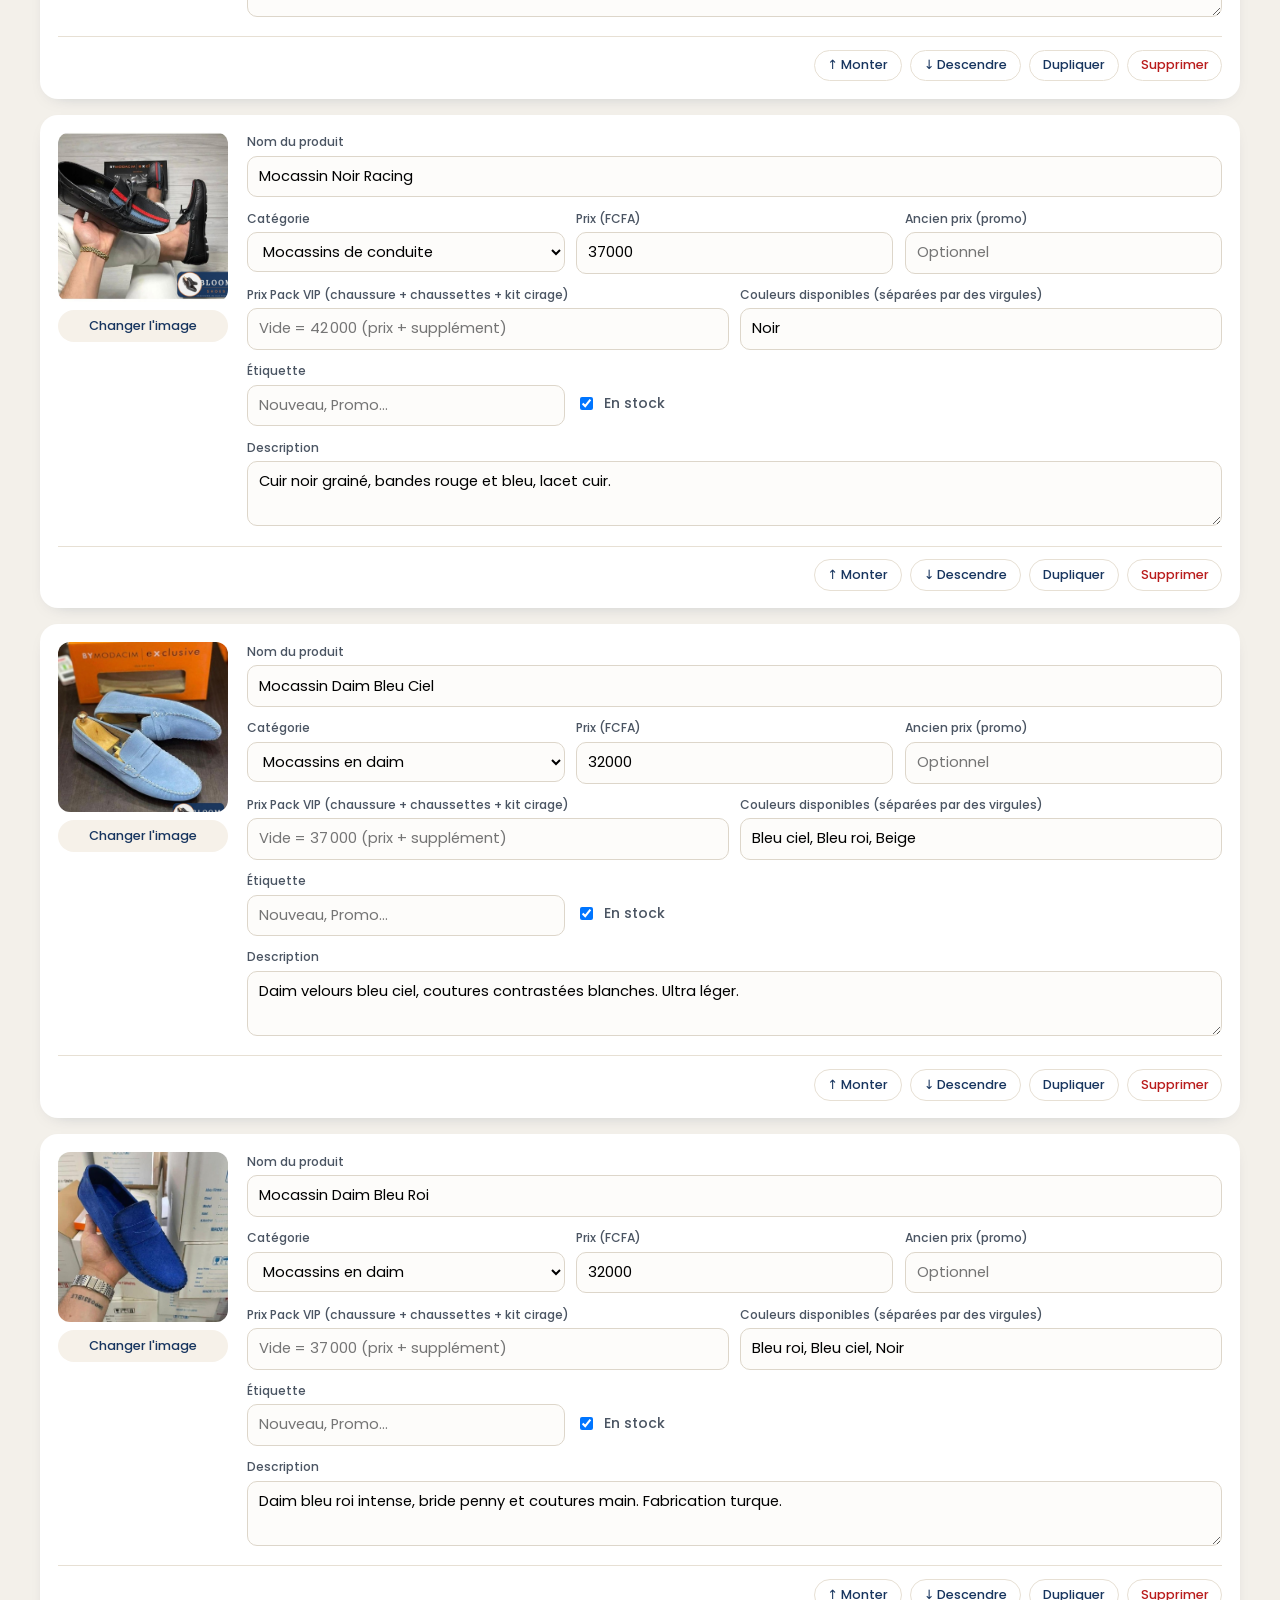
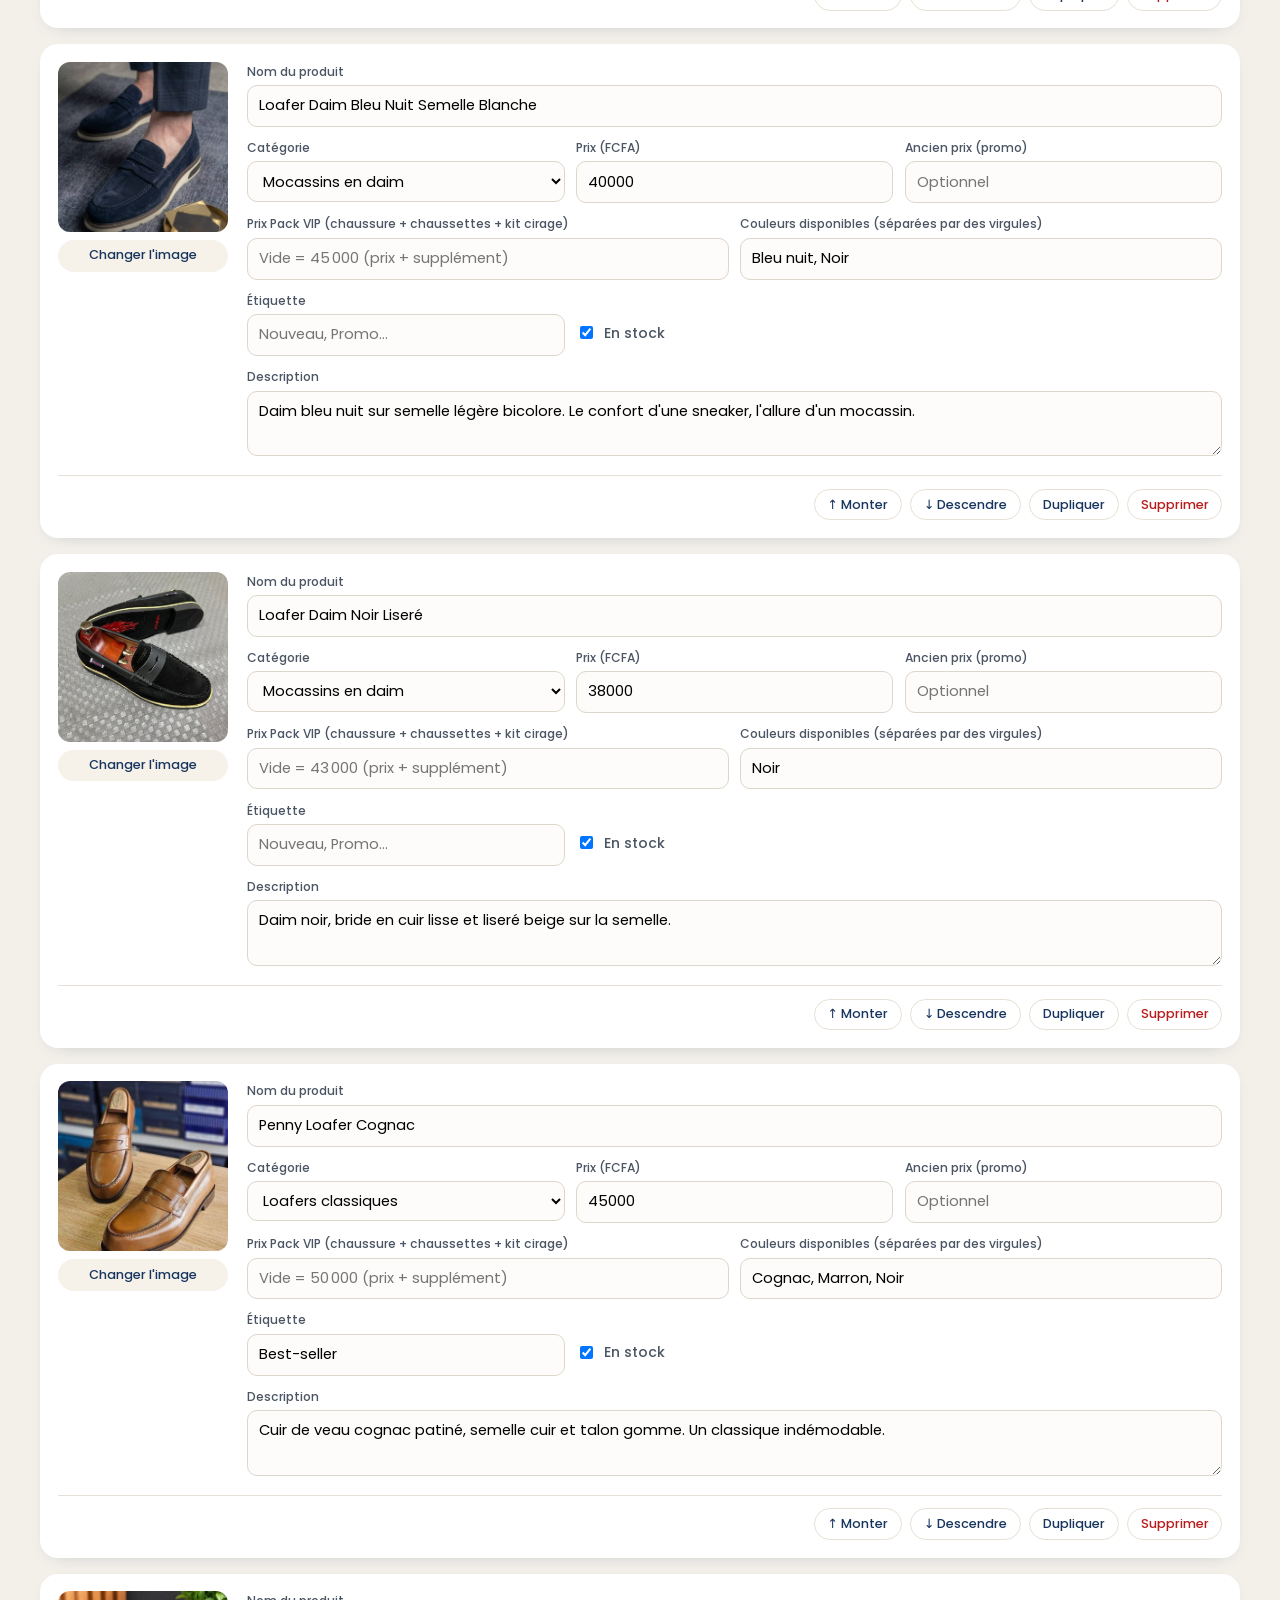
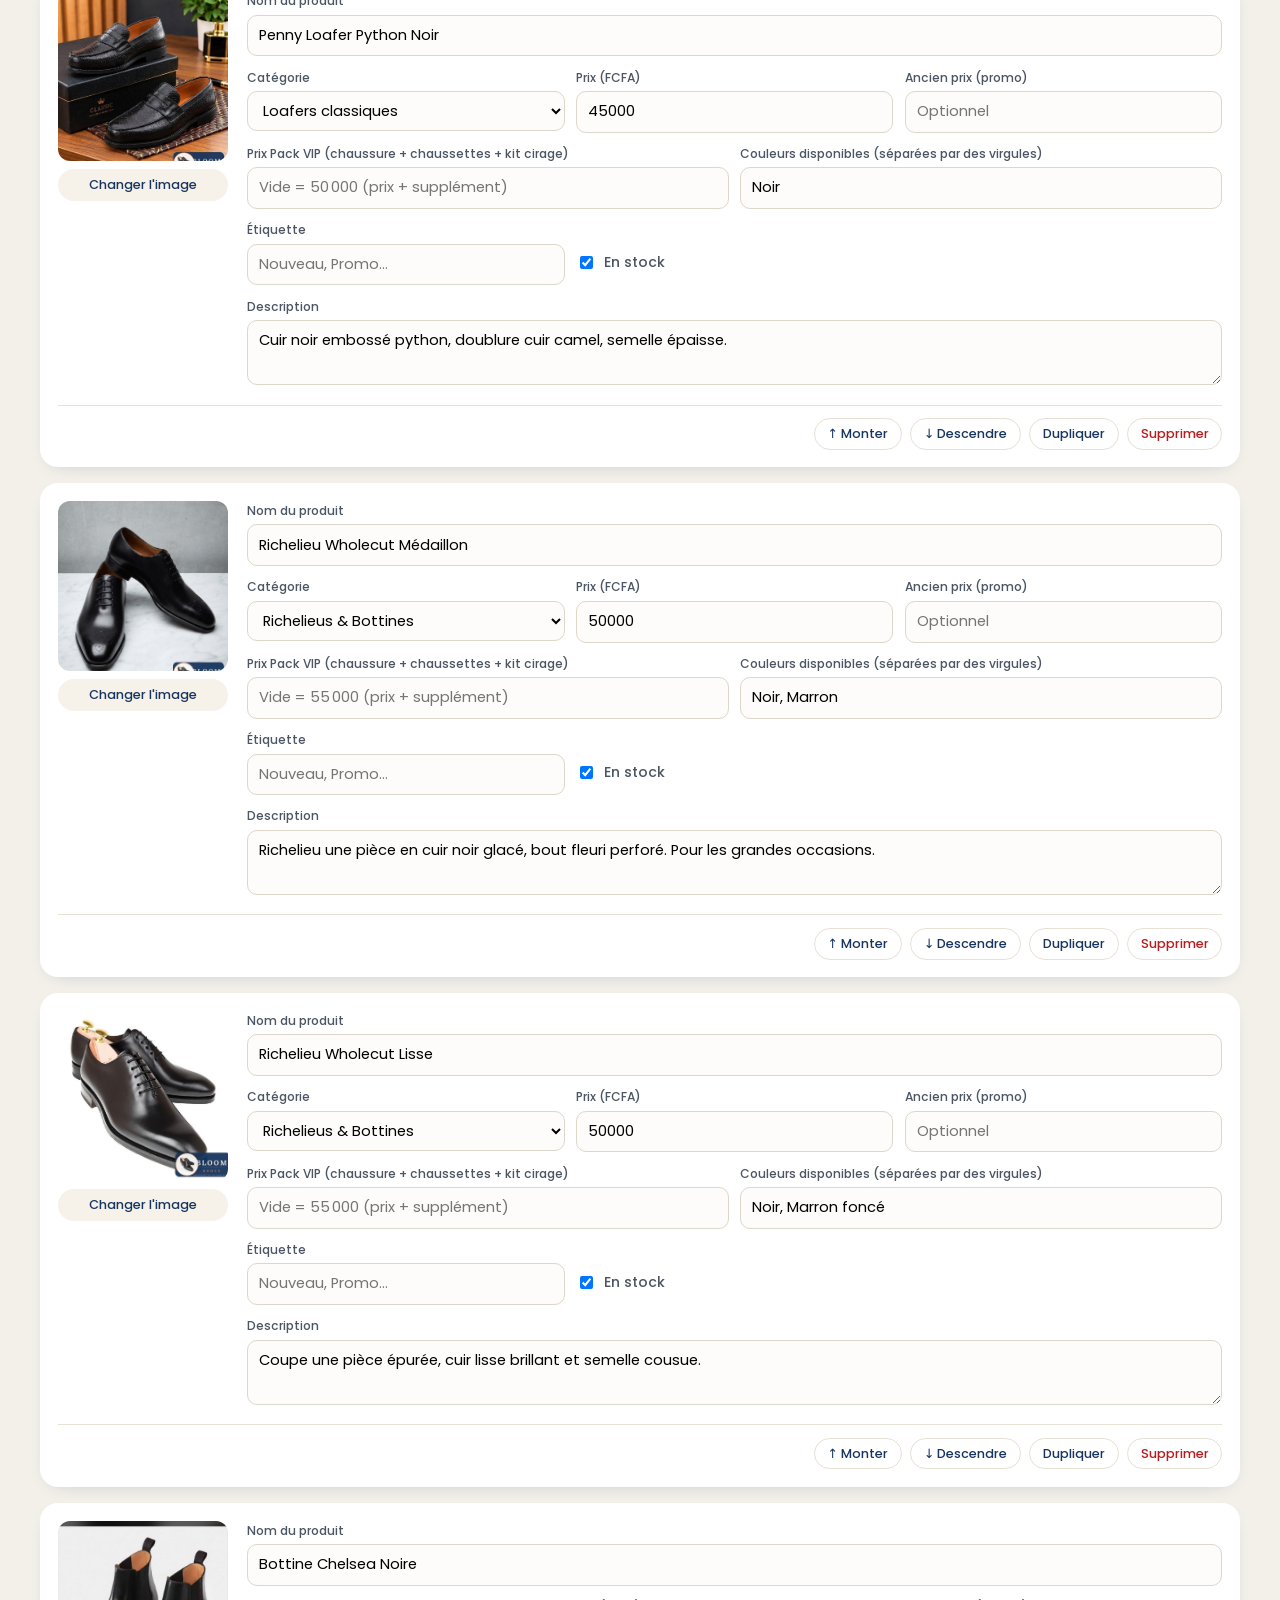
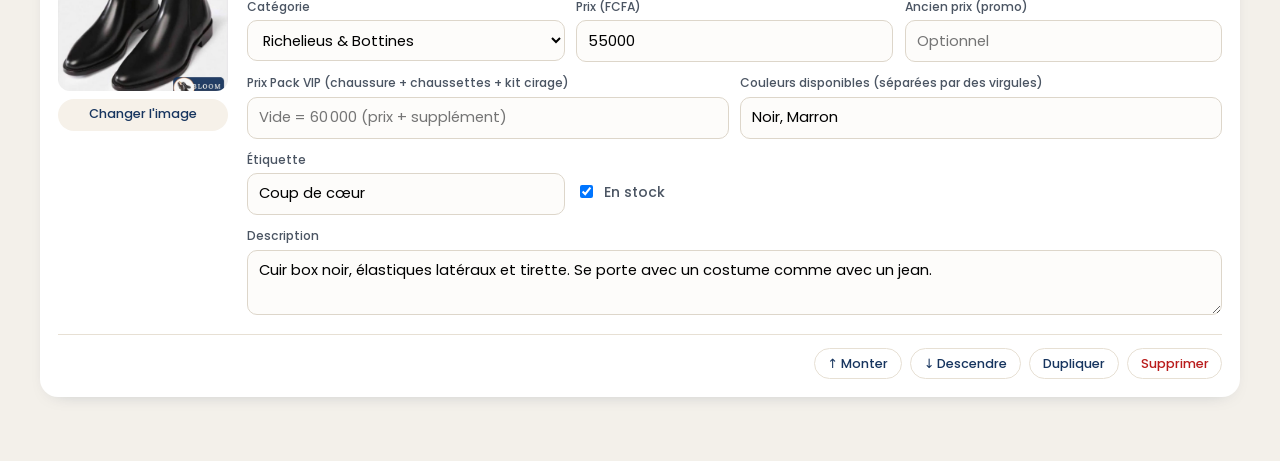
==== commit e46f9d21: "Page « Rencontre sérieuse » : tunnel avec présentation, vidéos, formulaire en 3 étapes vers WhatsApp" ====
--- a/admin.html
+++ b/admin.html
@@ -9,7 +9,7 @@
   <link rel="preconnect" href="https://fonts.googleapis.com">
   <link rel="preconnect" href="https://fonts.gstatic.com" crossorigin>
   <link href="https://fonts.googleapis.com/css2?family=Playfair+Display:wght@600;700&family=Poppins:wght@400;500;600&display=swap" rel="stylesheet">
-  <script>document.write('<link rel="stylesheet" href="assets/css/style.css?v=' + Math.floor(Date.now() / 120000) + '">');</script>
+  <link rel="stylesheet" href="assets/css/style.css?v=20261028c">
   <style>
     body{background:#f3f0ea}
     .a-head{background:var(--navy);color:#fff;position:sticky;top:0;z-index:30}
@@ -79,6 +79,7 @@
     <nav class="a-tabs" role="tablist">
       <button class="a-tab is-active" data-tab="produits">Produits</button>
       <button class="a-tab" data-tab="vitrine">Vitrine animée</button>
+      <button class="a-tab" data-tab="rencontre">Page Rencontre</button>
       <button class="a-tab" data-tab="categories">Catégories</button>
       <button class="a-tab" data-tab="infos">Offres &amp; infos</button>
       <button class="a-tab" data-tab="publier">Publication</button>
@@ -117,6 +118,25 @@
       </div>
       <div class="bar"><button class="btn btn--navy" id="add-vit">+ Ajouter une carte</button><span class="counter" id="vit-count"></span></div>
       <div class="items" id="vit-list"></div>
+    </section>
+
+    <!-- PAGE RENCONTRE -->
+    <section class="panel" id="p-rencontre" hidden>
+      <div class="help">
+        <strong>Page Rencontre :</strong> adresse à partager : <b>https://bloomshoes.site/rencontre</b> (non visible depuis la boutique, non référencée sur Google).
+        Ajoutez ici vos vidéos : MP4, 25 Mo maximum chacune. Astuce : envoyez la vidéo à vous-même sur WhatsApp puis enregistrez-la, WhatsApp la réduit automatiquement.
+        Il faut avoir collé votre clé dans l'onglet Publication avant d'envoyer une vidéo.
+      </div>
+      <div class="card-box">
+        <h2>Numéro WhatsApp qui reçoit les formulaires</h2>
+        <div class="fields"><label class="w3">Numéro (format international, ex. 2250700000000)<input data-r="whatsapp" inputmode="numeric"></label></div>
+      </div>
+      <div class="card-box"><h2>Vidéo de présentation</h2><div id="ren-main"></div></div>
+      <div class="card-box">
+        <h2>Vidéos « C'est bien moi » (preuves)</h2>
+        <div class="bar"><button class="btn btn--navy" id="add-proof">+ Ajouter une vidéo</button></div>
+        <div class="items" id="ren-proofs"></div>
+      </div>
     </section>
 
     <!-- CATEGORIES -->
@@ -165,8 +185,8 @@
 
   <div class="toast" id="toast" hidden></div>
 
-  <script>/* Charge toujours la dernière version du catalogue (au plus 1 minute de retard), sans attendre le cache du navigateur */
-  document.write('<script src="data/catalogue.js?t=' + Math.floor(Date.now() / 60000) + '"><\/script>');</script>
-  <script>document.write('<script src="assets/js/admin.js?v=' + Math.floor(Date.now() / 120000) + '"><\/script>');</script>
+  <script src="data/catalogue.js"></script>
+  <script src="assets/js/fresh.js?v=20261028c"></script>
+  <script src="assets/js/admin.js?v=20261028c"></script>
 </body>
 </html>
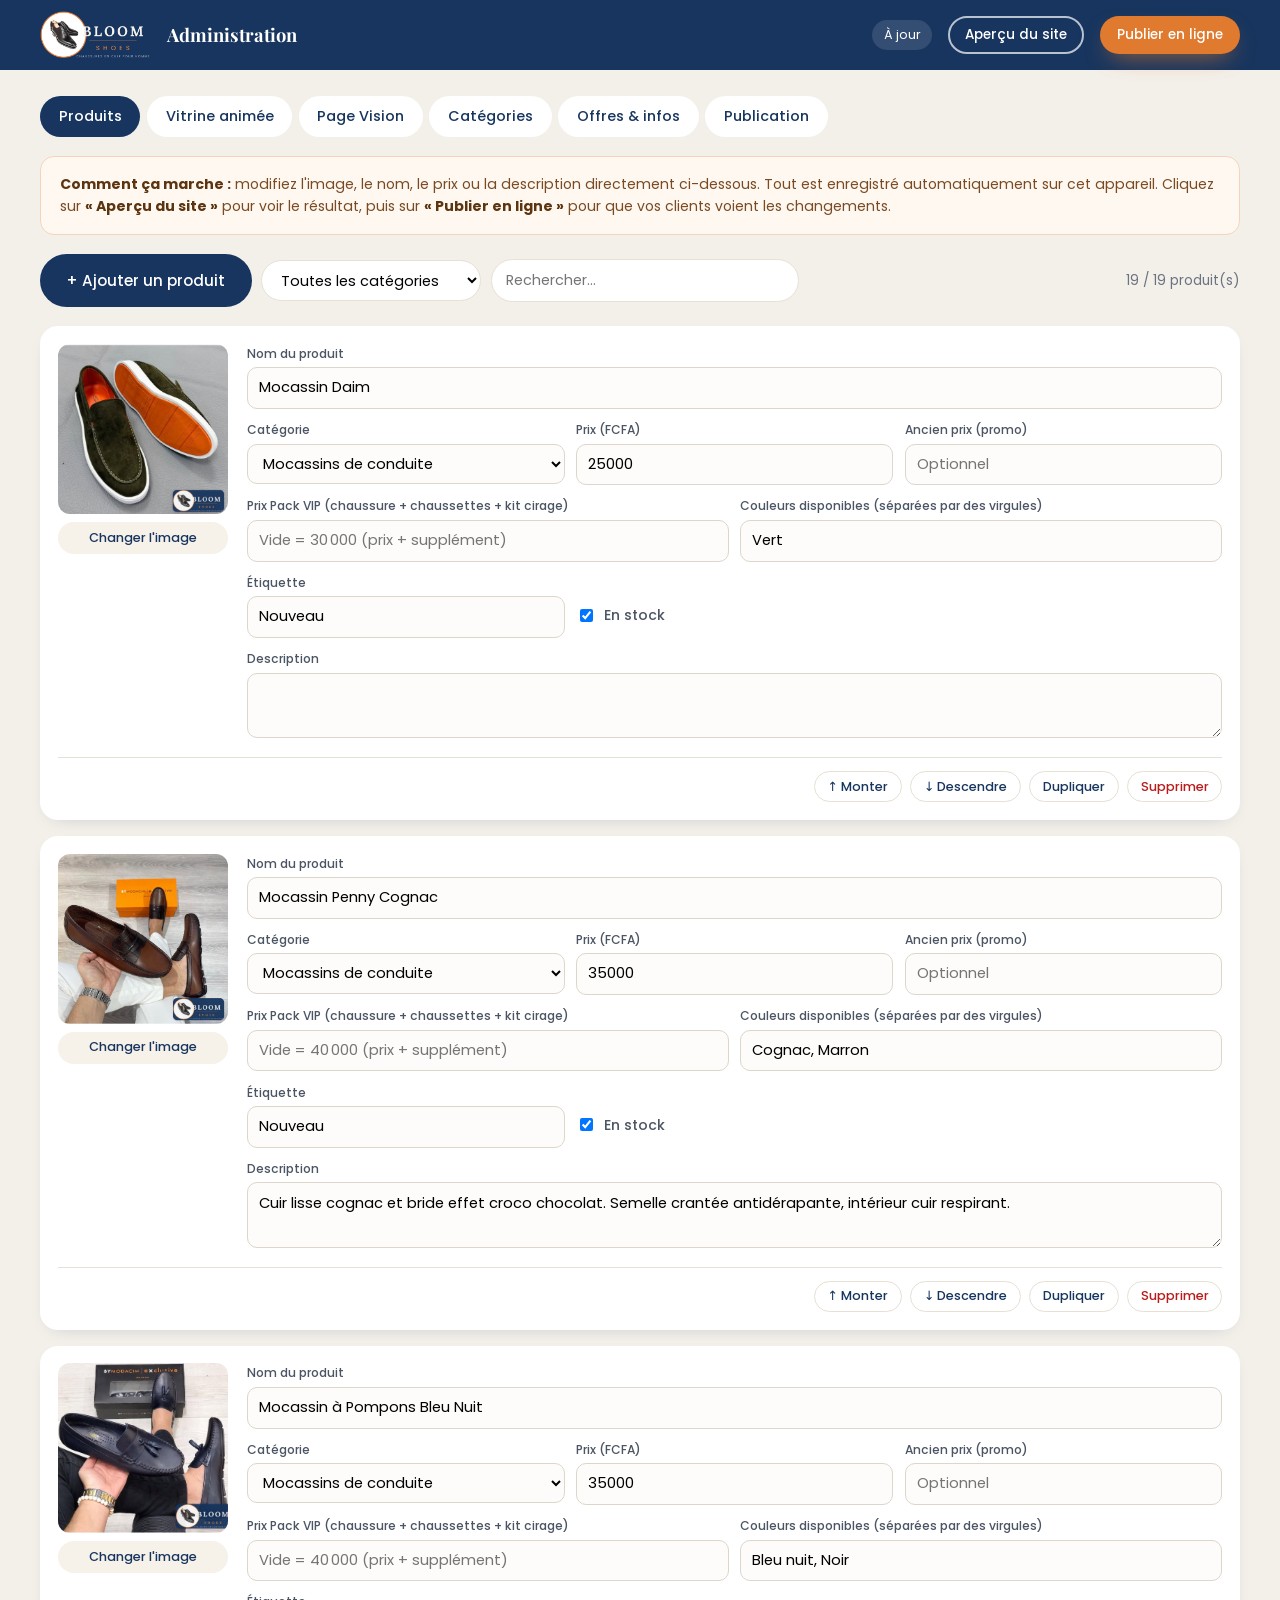
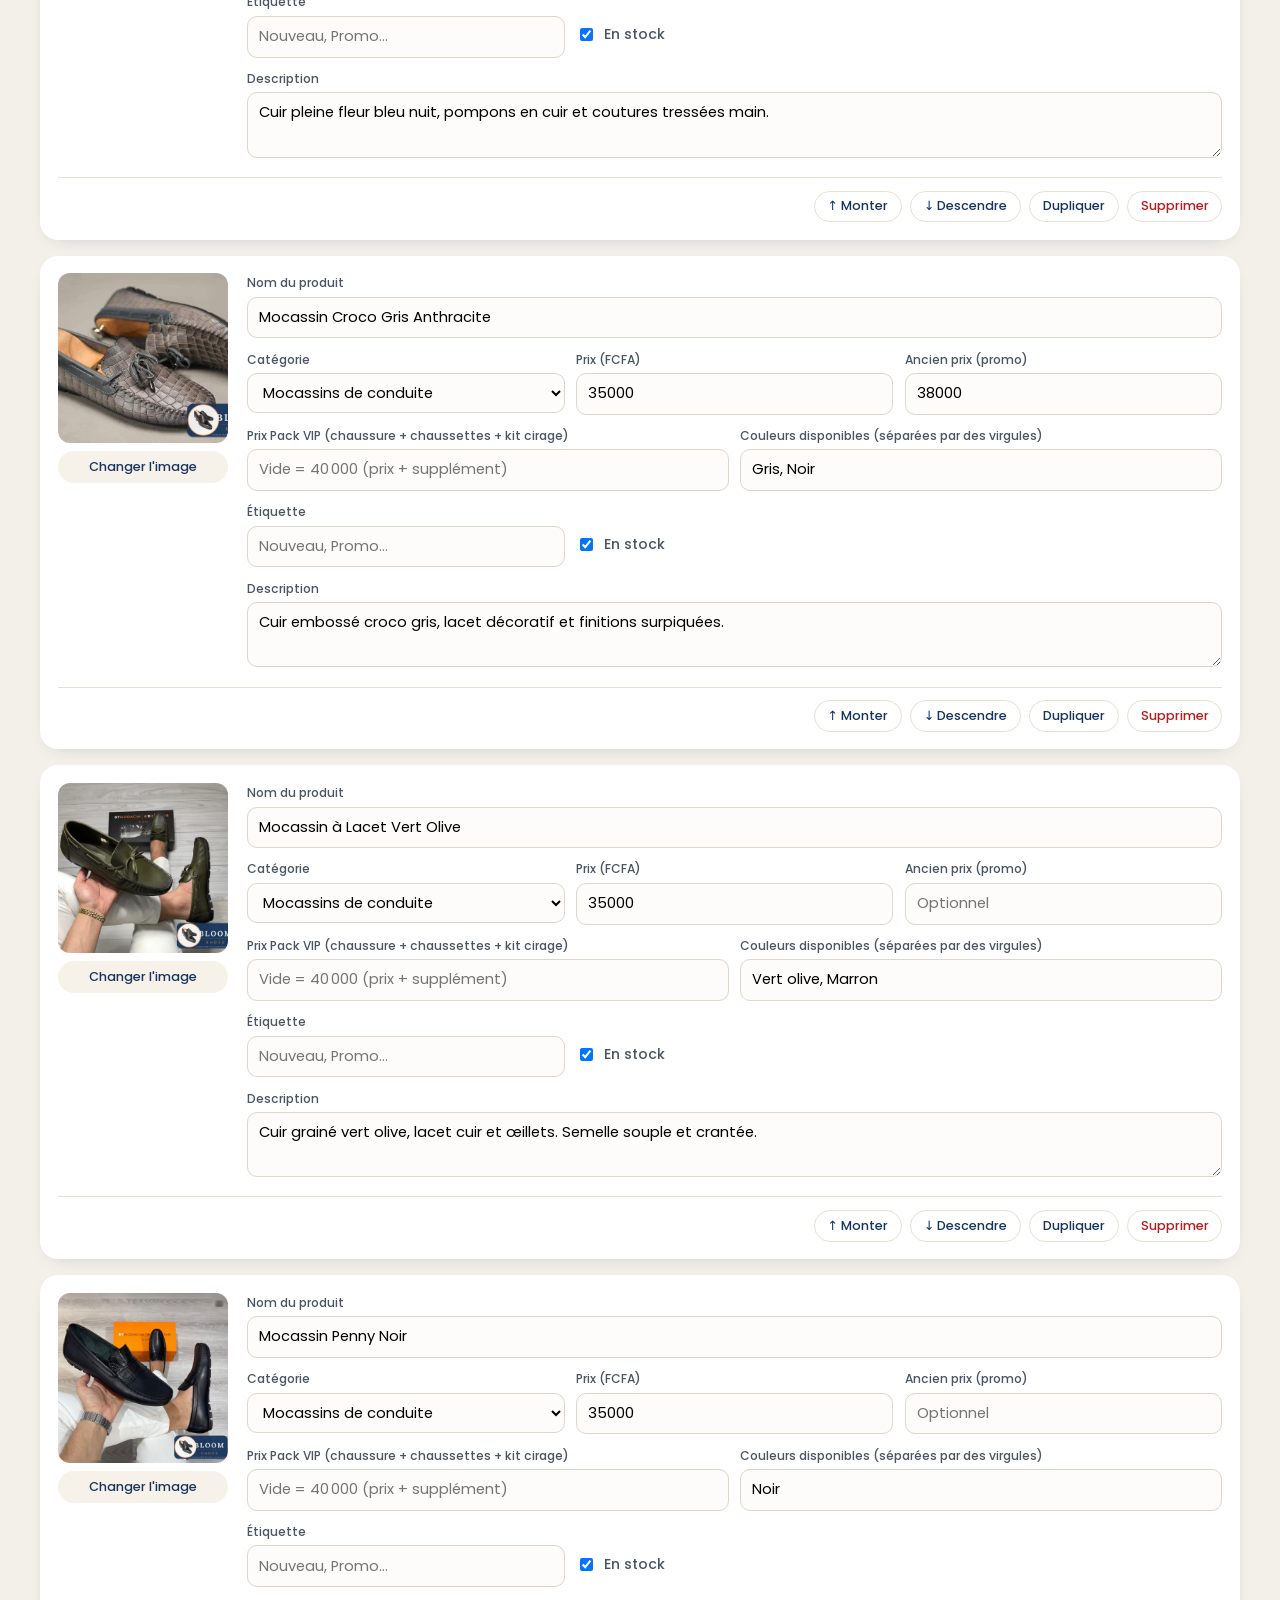
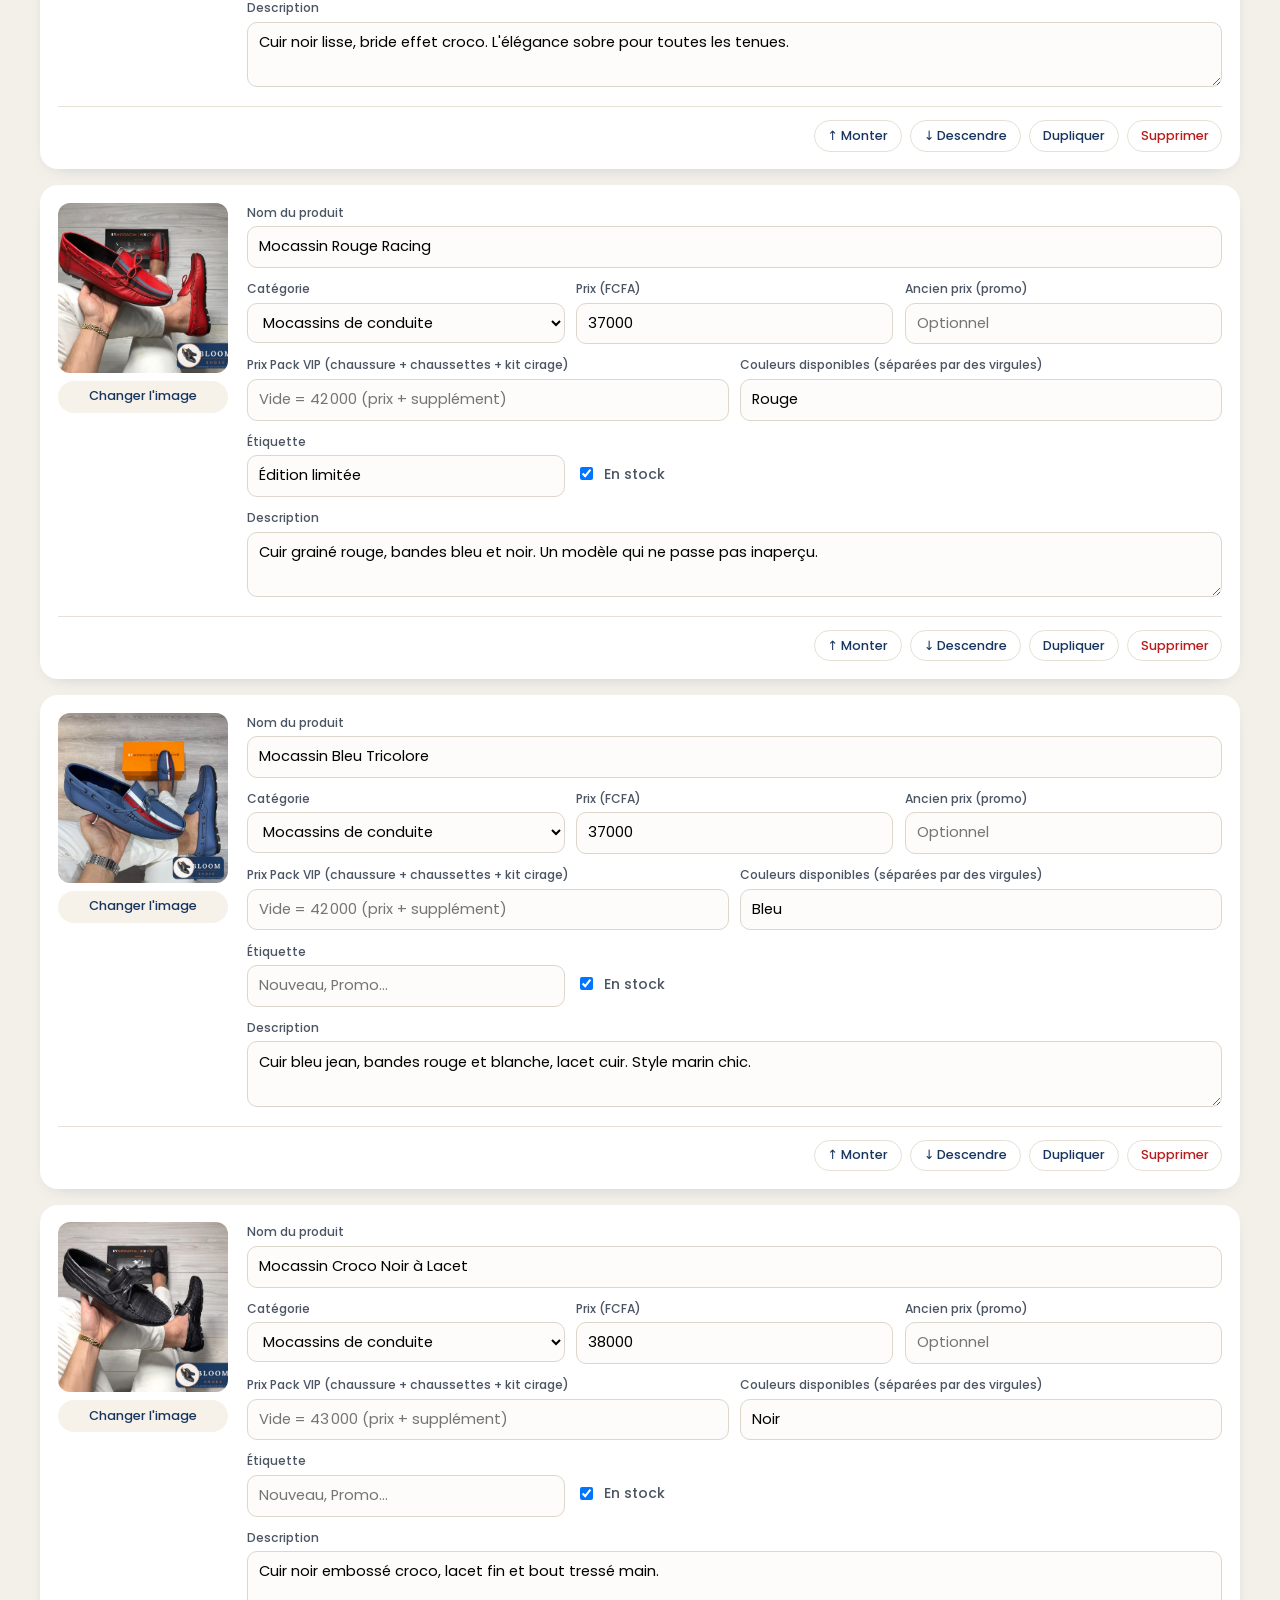
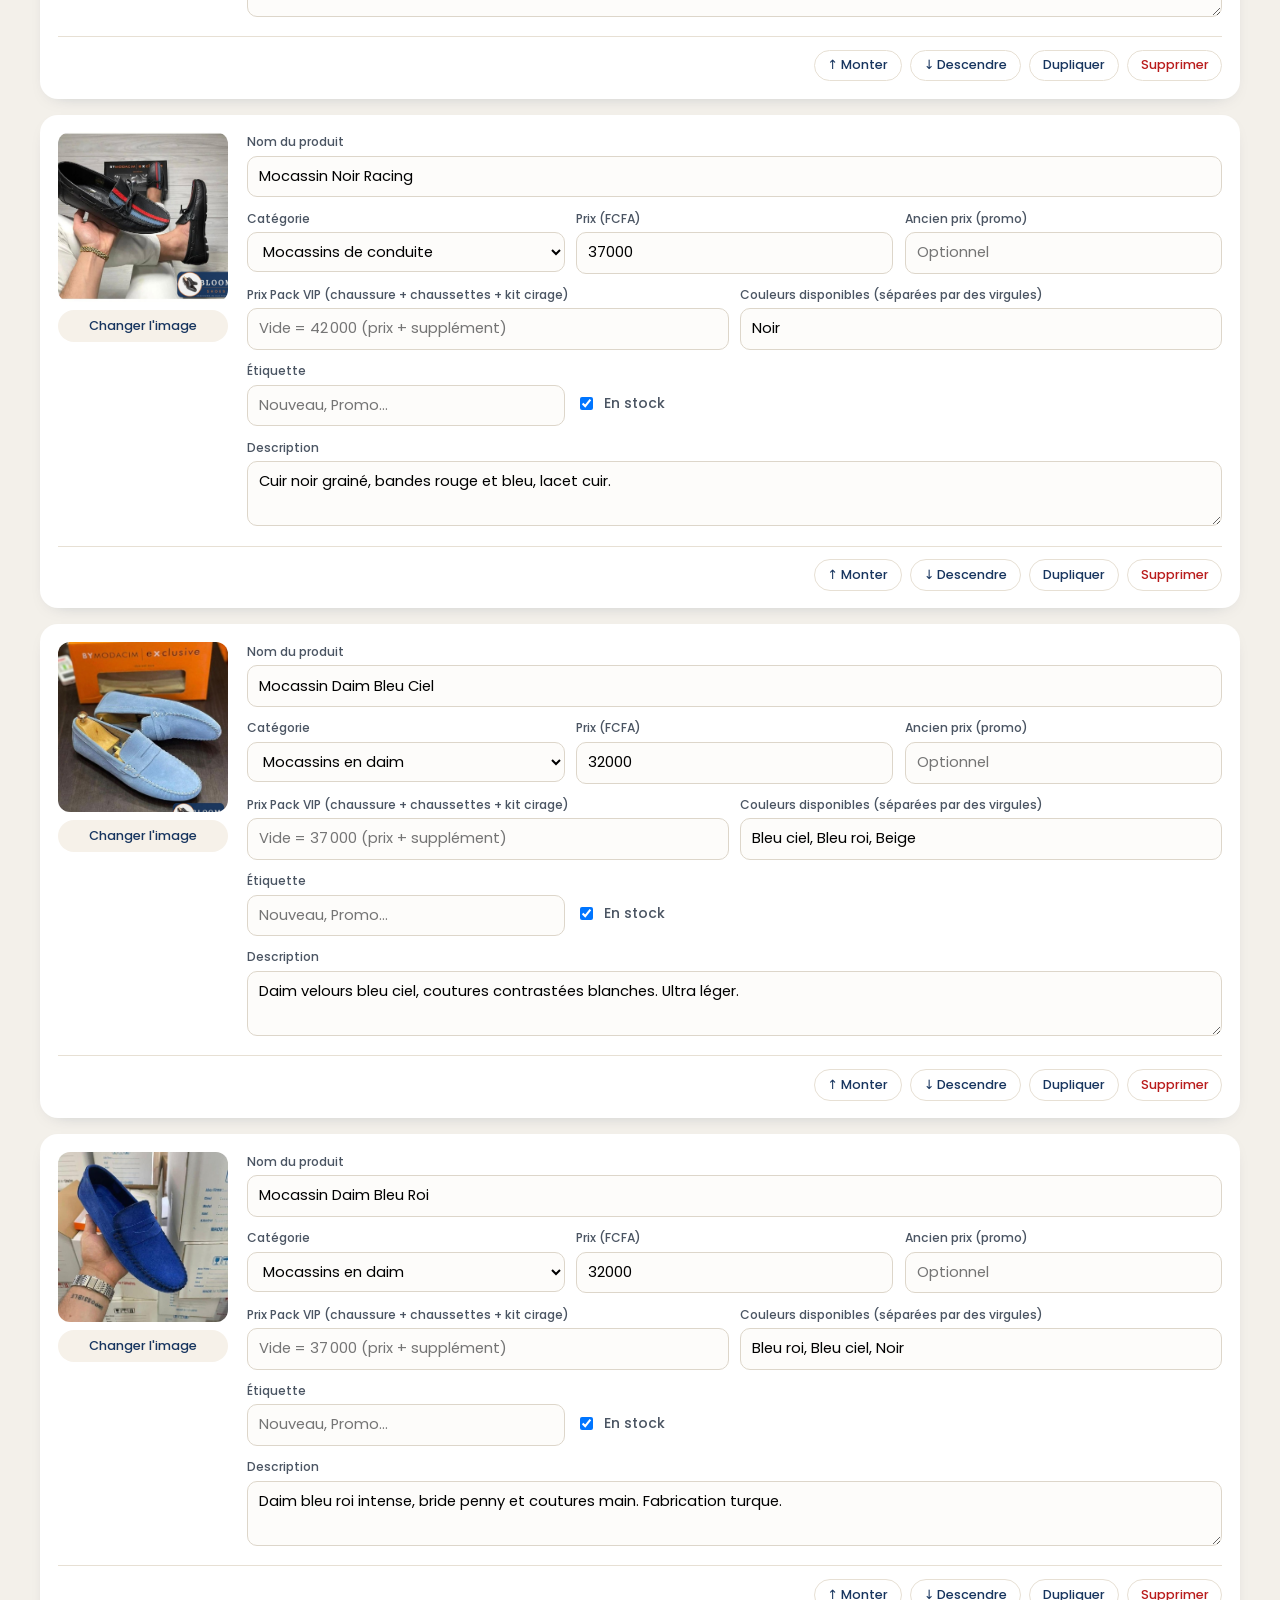
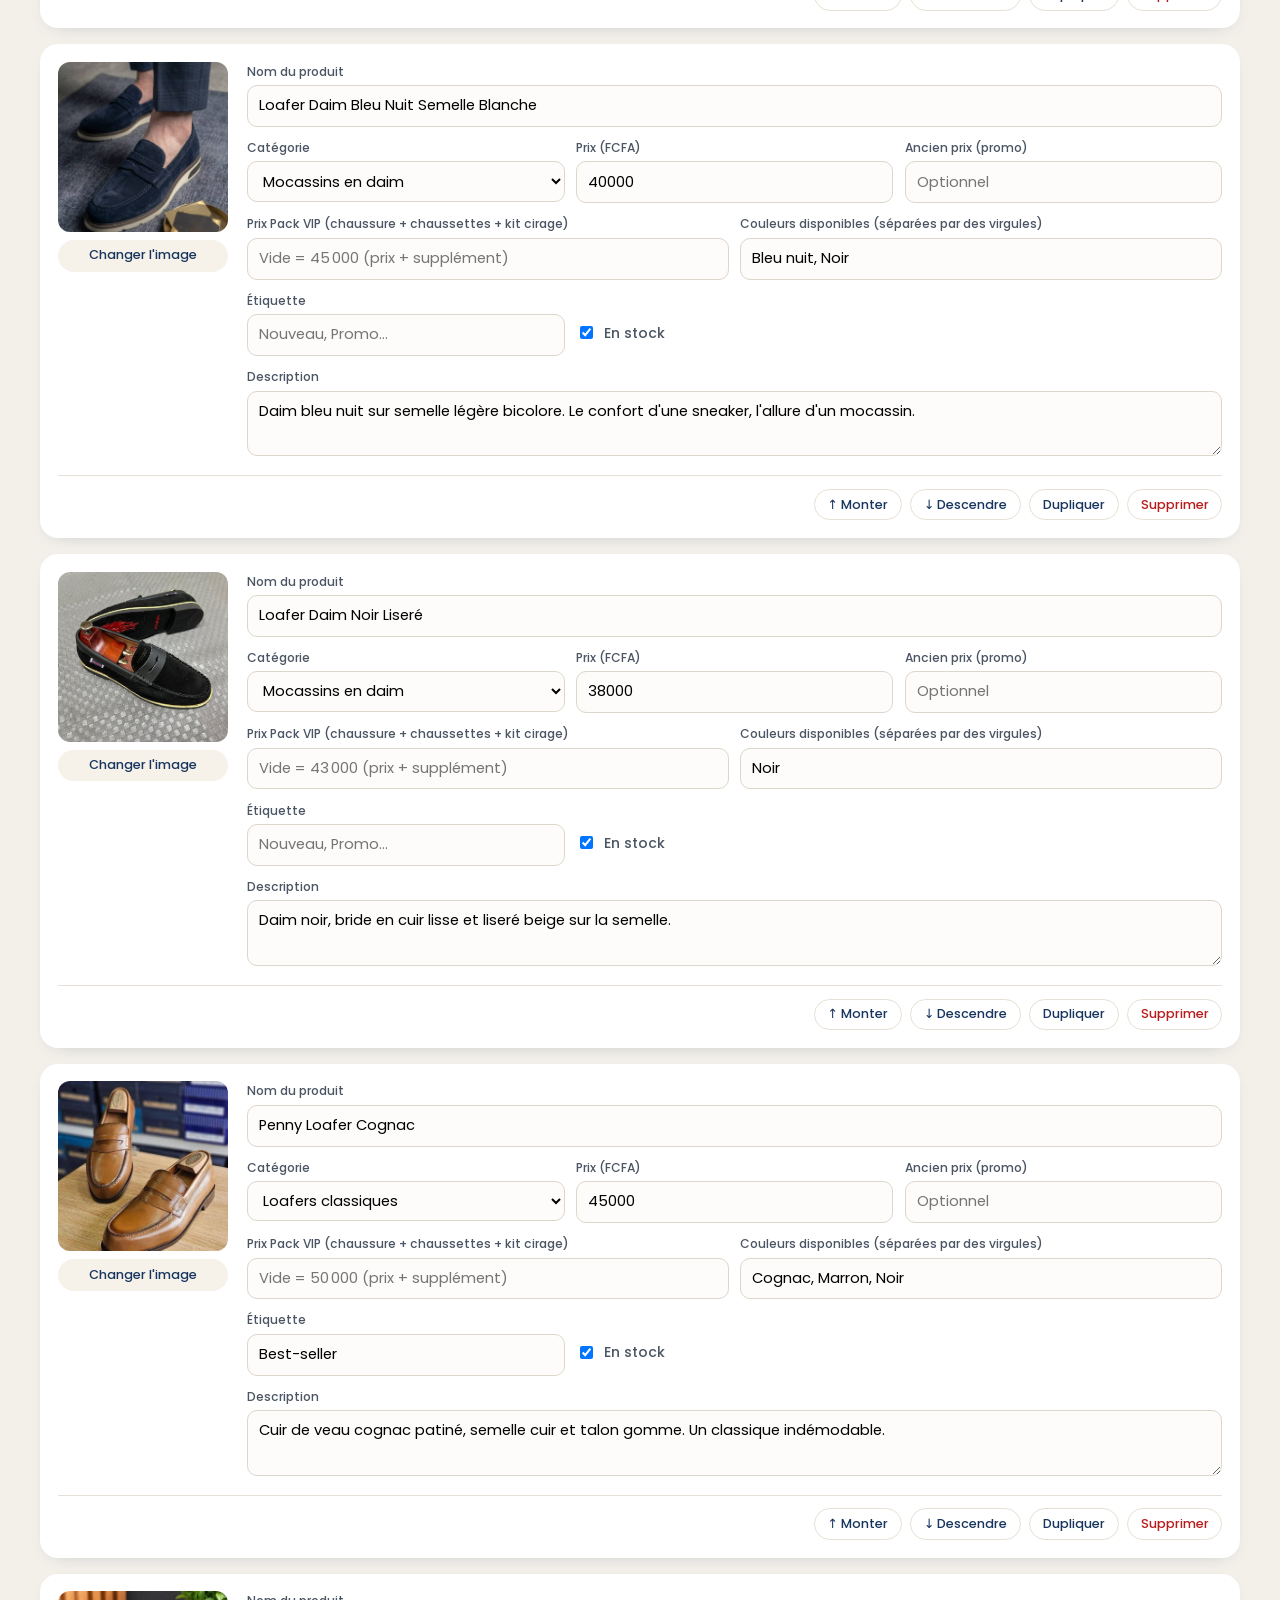
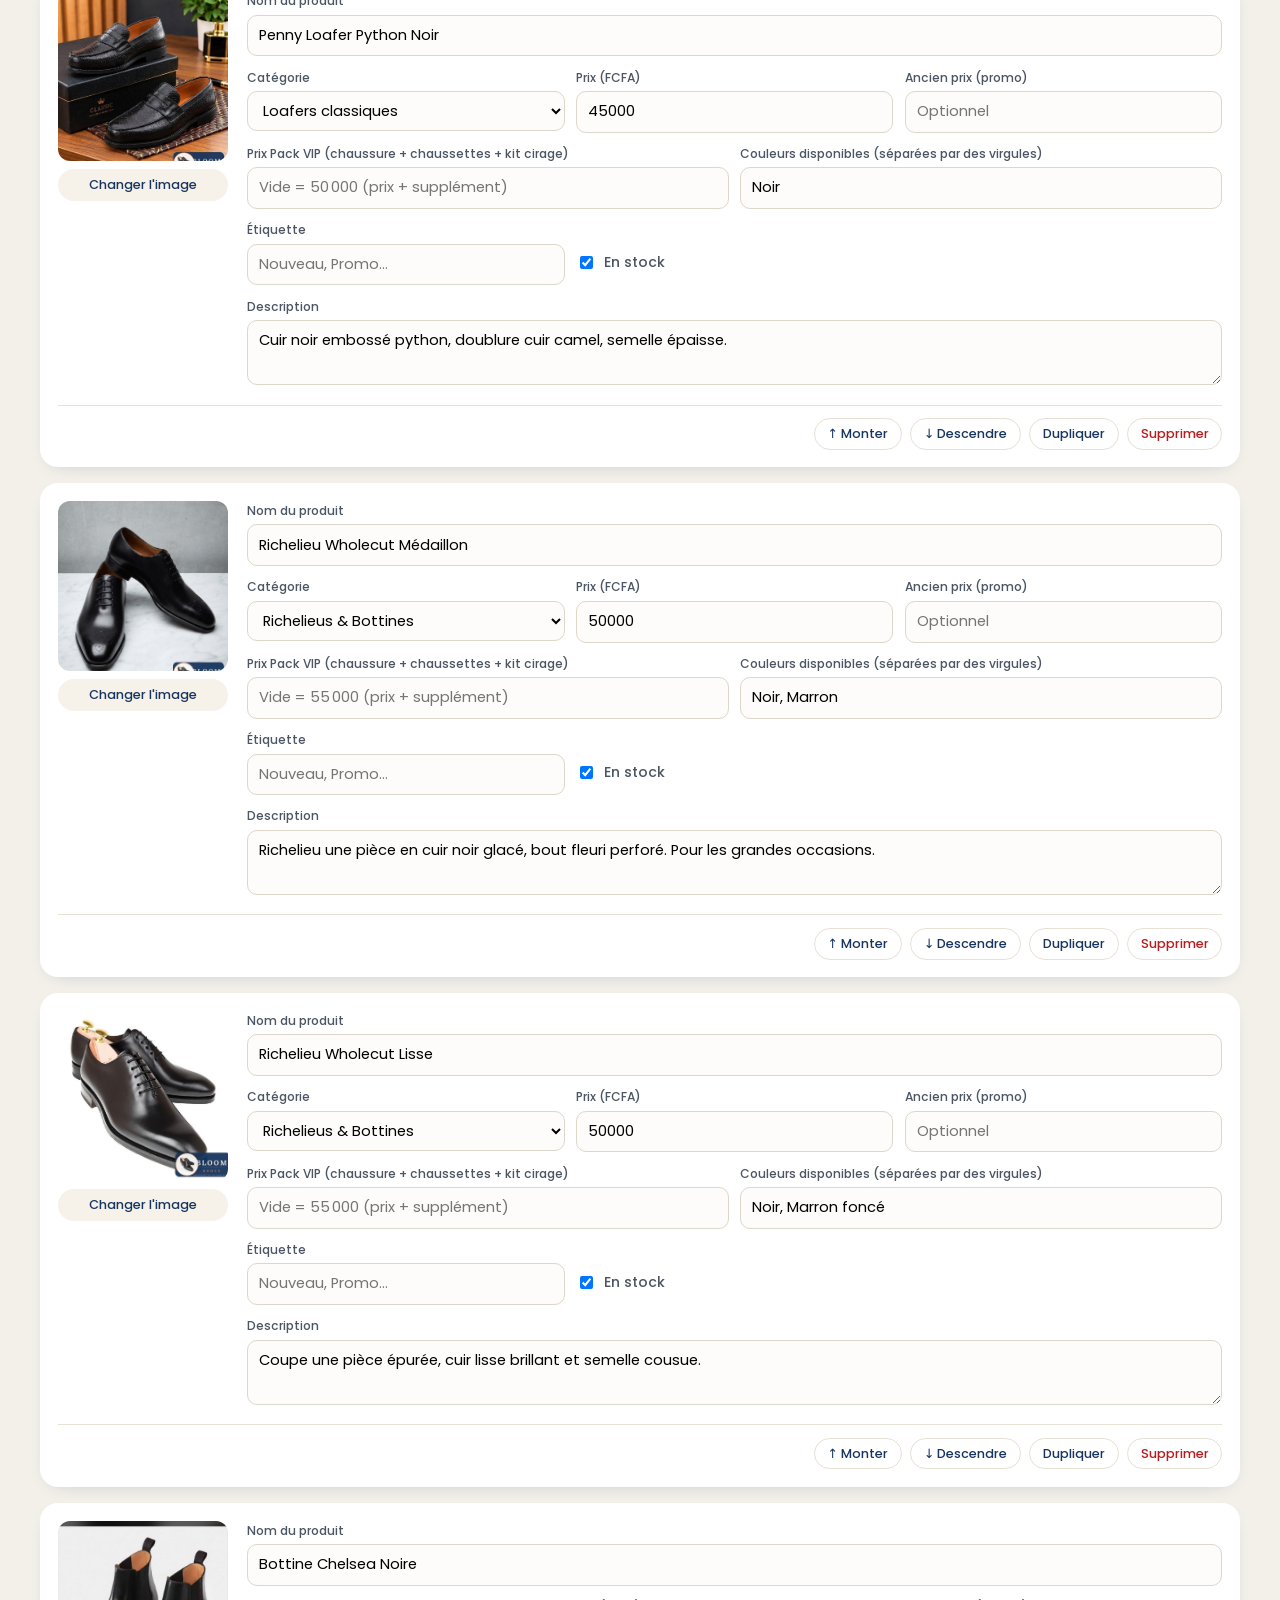
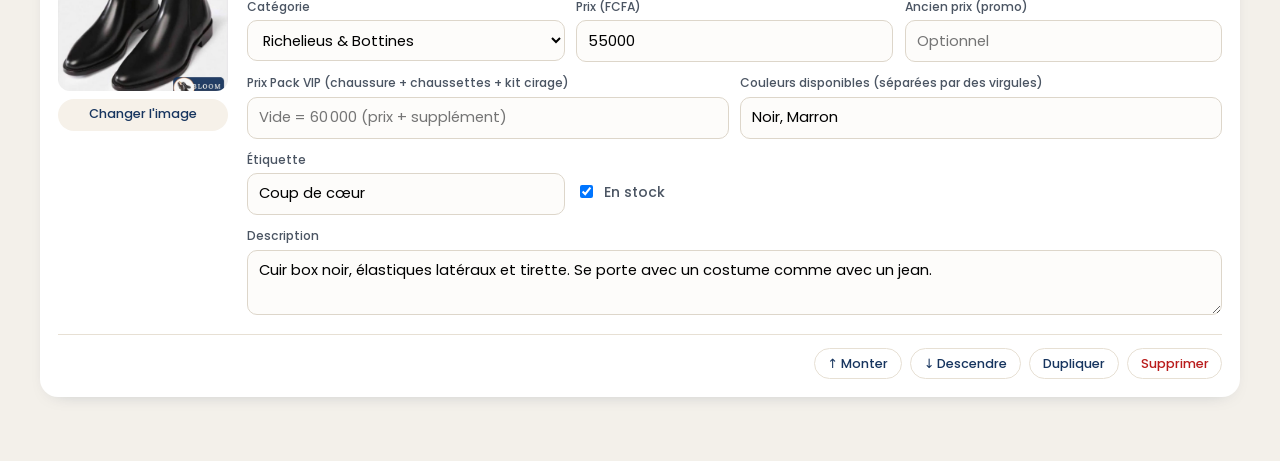
==== commit 0909d718: "Page nommée « Vision » ; administration : test de la clé GitHub avec diagnostic précis, nettoyage de" ====
--- a/admin.html
+++ b/admin.html
@@ -54,6 +54,11 @@
     .log{font:12px/1.5 ui-monospace,monospace;background:#0e2242;color:#cfe3ff;border-radius:12px;padding:1rem;max-height:240px;overflow:auto;white-space:pre-wrap;margin-top:1rem}
     .log:empty{display:none}
     .counter{font-size:.85rem;color:var(--muted)}
+    .vstat{display:block;margin-top:.5rem;padding:.6rem .8rem;border-radius:10px;font-size:.85rem;line-height:1.4;font-weight:500}
+    .vstat--info{background:#eff6ff;color:#1e40af}
+    .vstat--ok{background:#f0fdf4;color:#166534}
+    .vstat--err{background:#fef2f2;color:#b91c1c}
+    .vstat .mini{margin-top:.4rem}
     @media (max-width:760px){
       .item{grid-template-columns:1fr}
       .item__img img{width:100%;height:220px}
@@ -79,7 +84,7 @@
     <nav class="a-tabs" role="tablist">
       <button class="a-tab is-active" data-tab="produits">Produits</button>
       <button class="a-tab" data-tab="vitrine">Vitrine animée</button>
-      <button class="a-tab" data-tab="rencontre">Page Rencontre</button>
+      <button class="a-tab" data-tab="rencontre">Page Vision</button>
       <button class="a-tab" data-tab="categories">Catégories</button>
       <button class="a-tab" data-tab="infos">Offres &amp; infos</button>
       <button class="a-tab" data-tab="publier">Publication</button>
@@ -123,9 +128,14 @@
     <!-- PAGE RENCONTRE -->
     <section class="panel" id="p-rencontre" hidden>
       <div class="help">
-        <strong>Page Rencontre :</strong> adresse à partager : <b>https://bloomshoes.site/rencontre</b> (non visible depuis la boutique, non référencée sur Google).
+        <strong>Page Vision :</strong> adresse à partager : <b>https://bloomshoes.site/vision</b> (non visible depuis la boutique, non référencée sur Google).
         Ajoutez ici vos vidéos : MP4, 25 Mo maximum chacune. Astuce : envoyez la vidéo à vous-même sur WhatsApp puis enregistrez-la, WhatsApp la réduit automatiquement.
         Il faut avoir collé votre clé dans l'onglet Publication avant d'envoyer une vidéo.
+      </div>
+      <div class="card-box">
+        <h2>Pixel Meta (Facebook / Instagram) de cette page</h2>
+        <p>Collez ici le <b>numéro du pixel</b> (15 à 16 chiffres, Gestionnaire d'événements → Sources de données → votre pixel). <b>Ne collez jamais ici le « jeton d'accès » qui commence par EAA</b> : il est secret et ce site est public.</p>
+        <div class="fields"><label class="w3">Numéro du pixel<input data-rs="meta" inputmode="numeric" placeholder="Ex. 1234567890123456"></label></div>
       </div>
       <div class="card-box">
         <h2>Numéro WhatsApp qui reçoit les formulaires</h2>
@@ -166,9 +176,11 @@
           <label class="w6">Clé d'accès (jeton GitHub)<input id="gh-token" type="password" placeholder="github_pat_…" autocomplete="off"></label>
         </div>
         <div class="bar">
+          <button class="btn btn--navy" id="gh-test">Tester la clé</button>
           <button class="btn btn--orange" id="btn-publish">Publier en ligne</button>
           <button class="mini mini--danger" id="gh-forget">Oublier la clé</button>
         </div>
+        <span class="vstat" id="gh-check" hidden></span>
         <div class="log" id="log"></div>
       </div>
       <div class="card-box">
